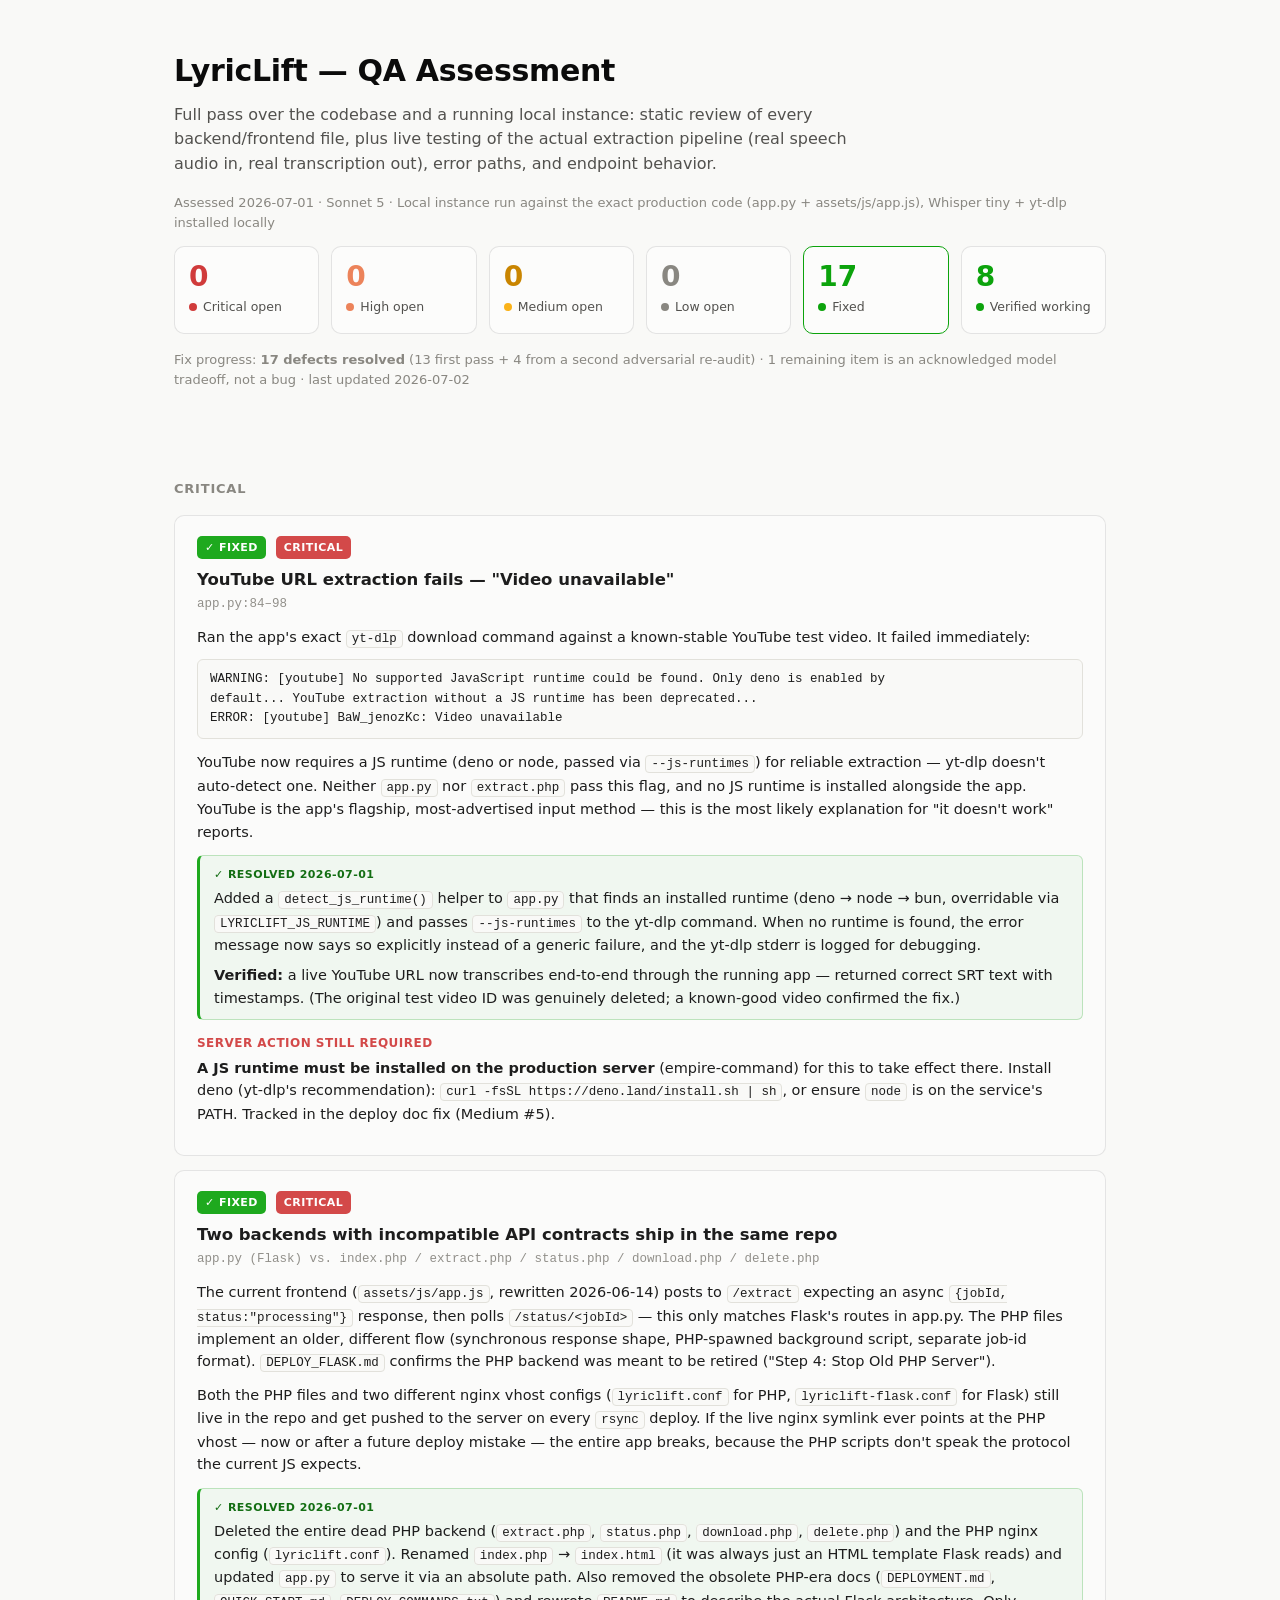
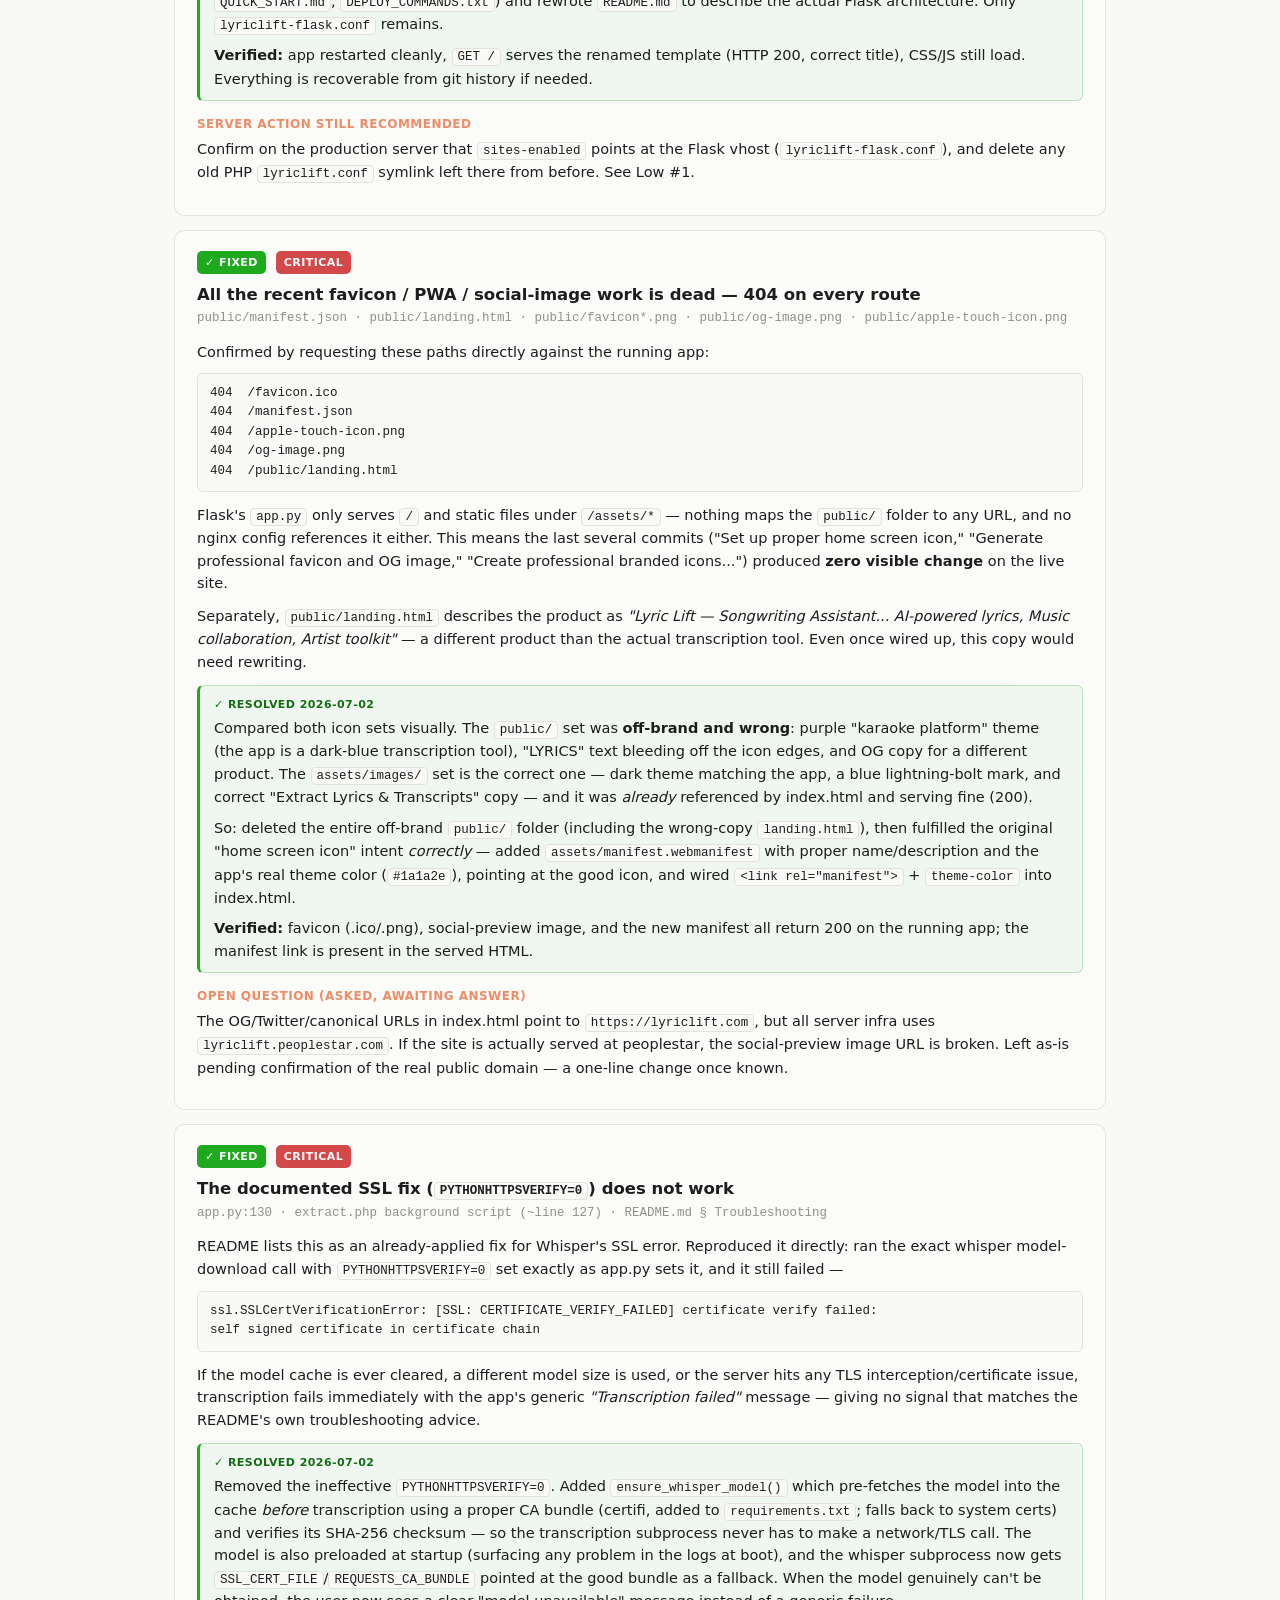
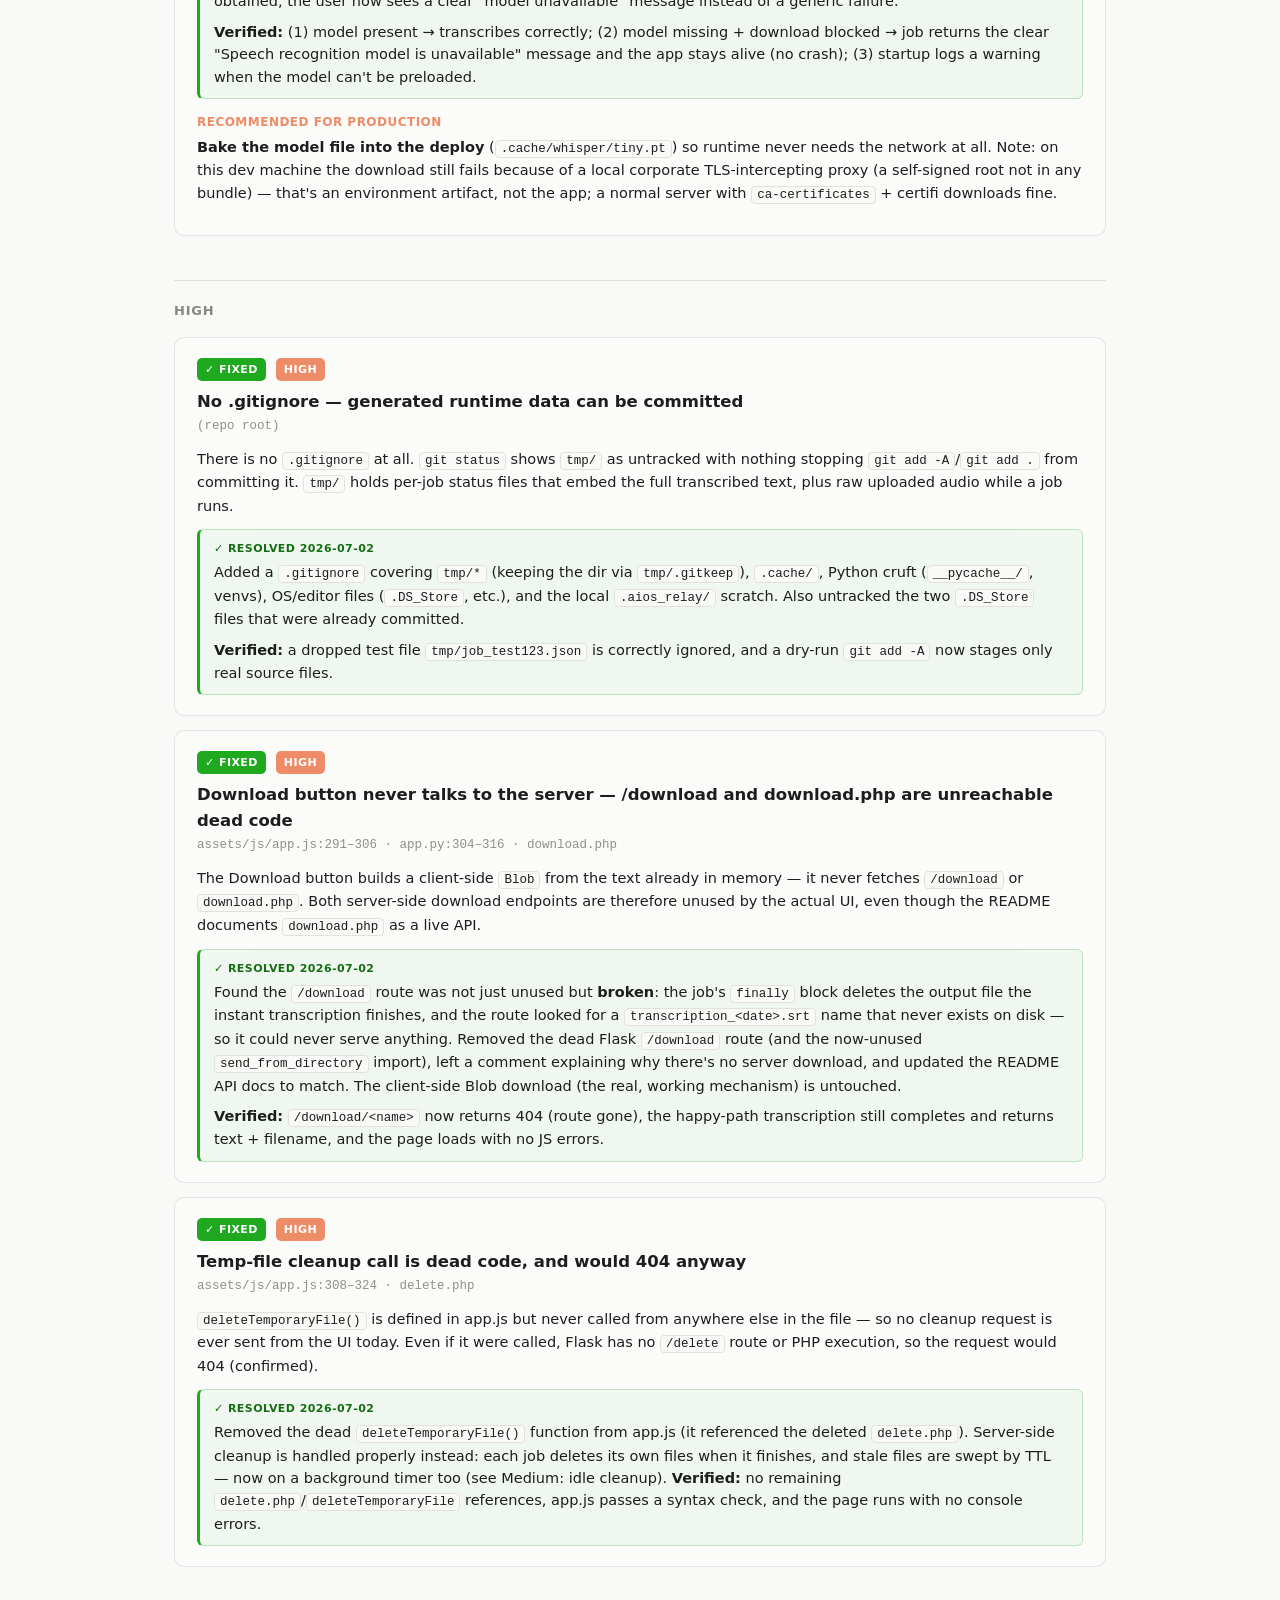
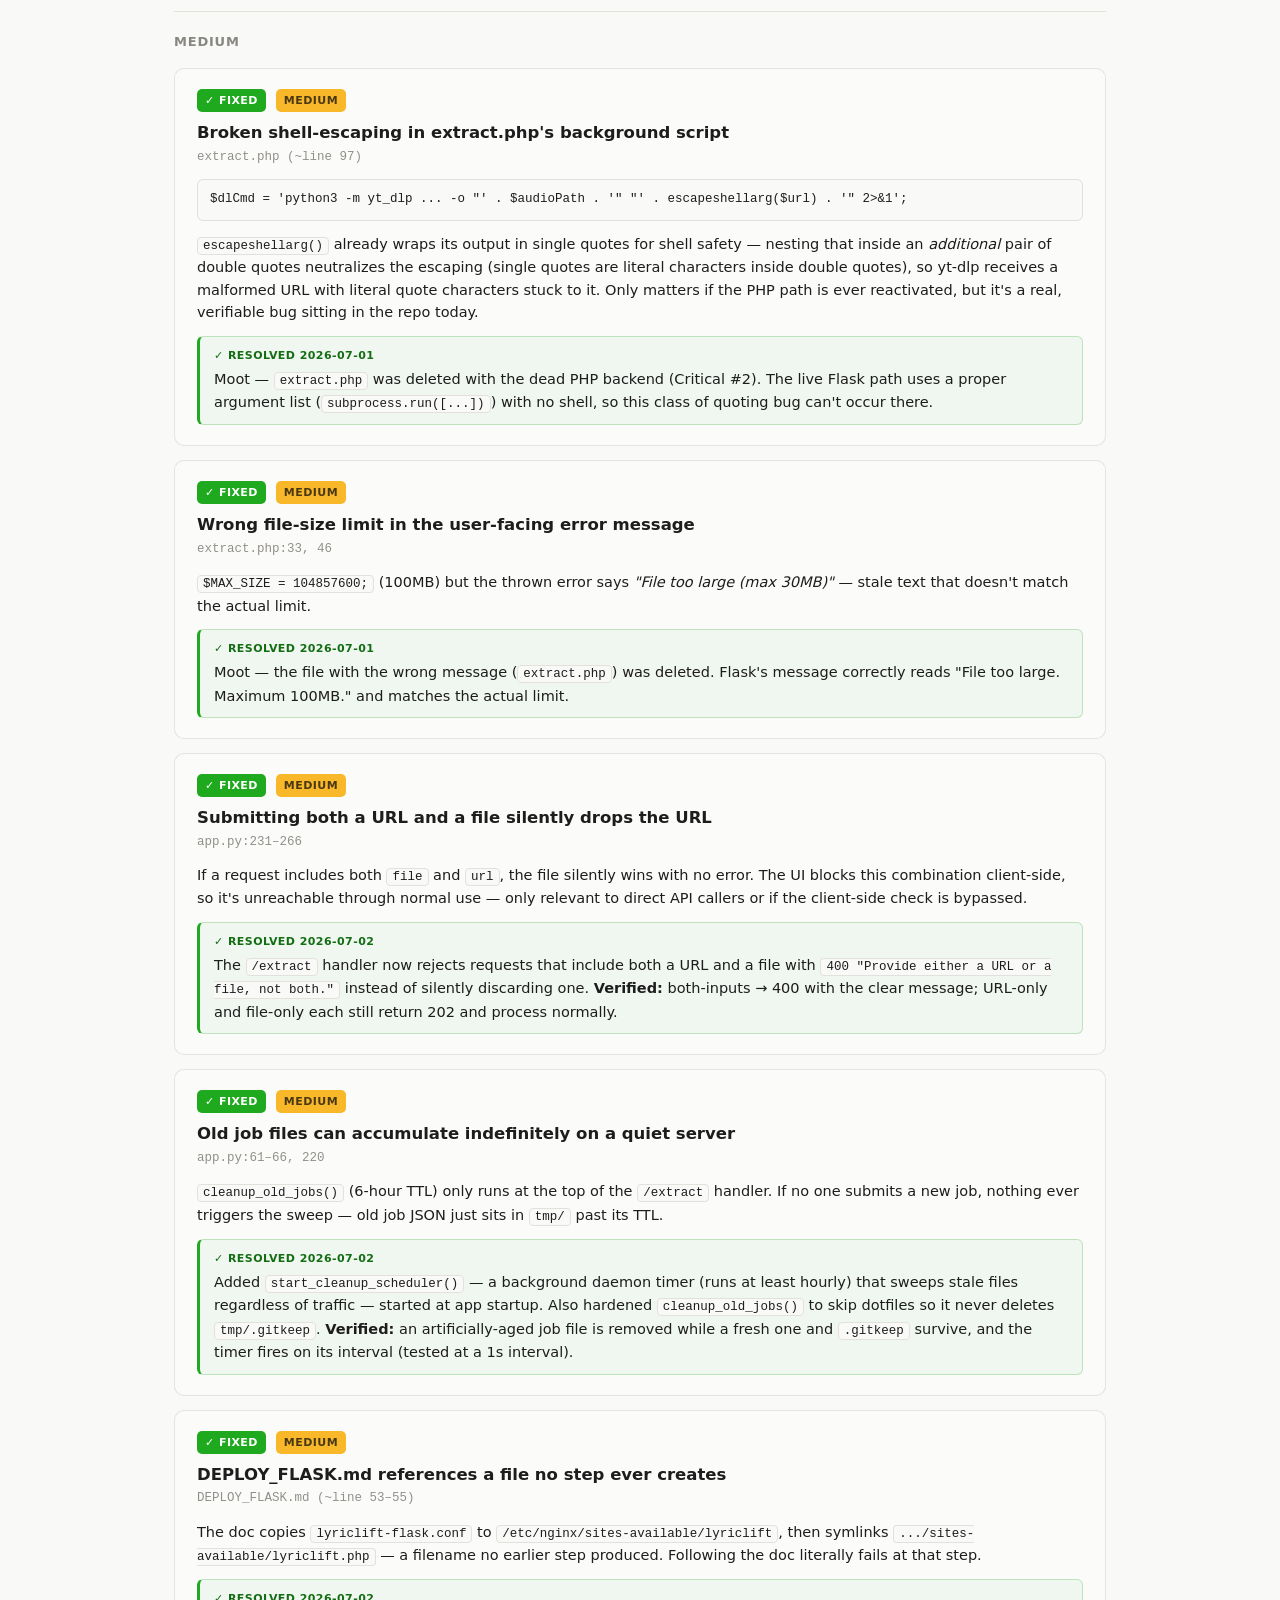
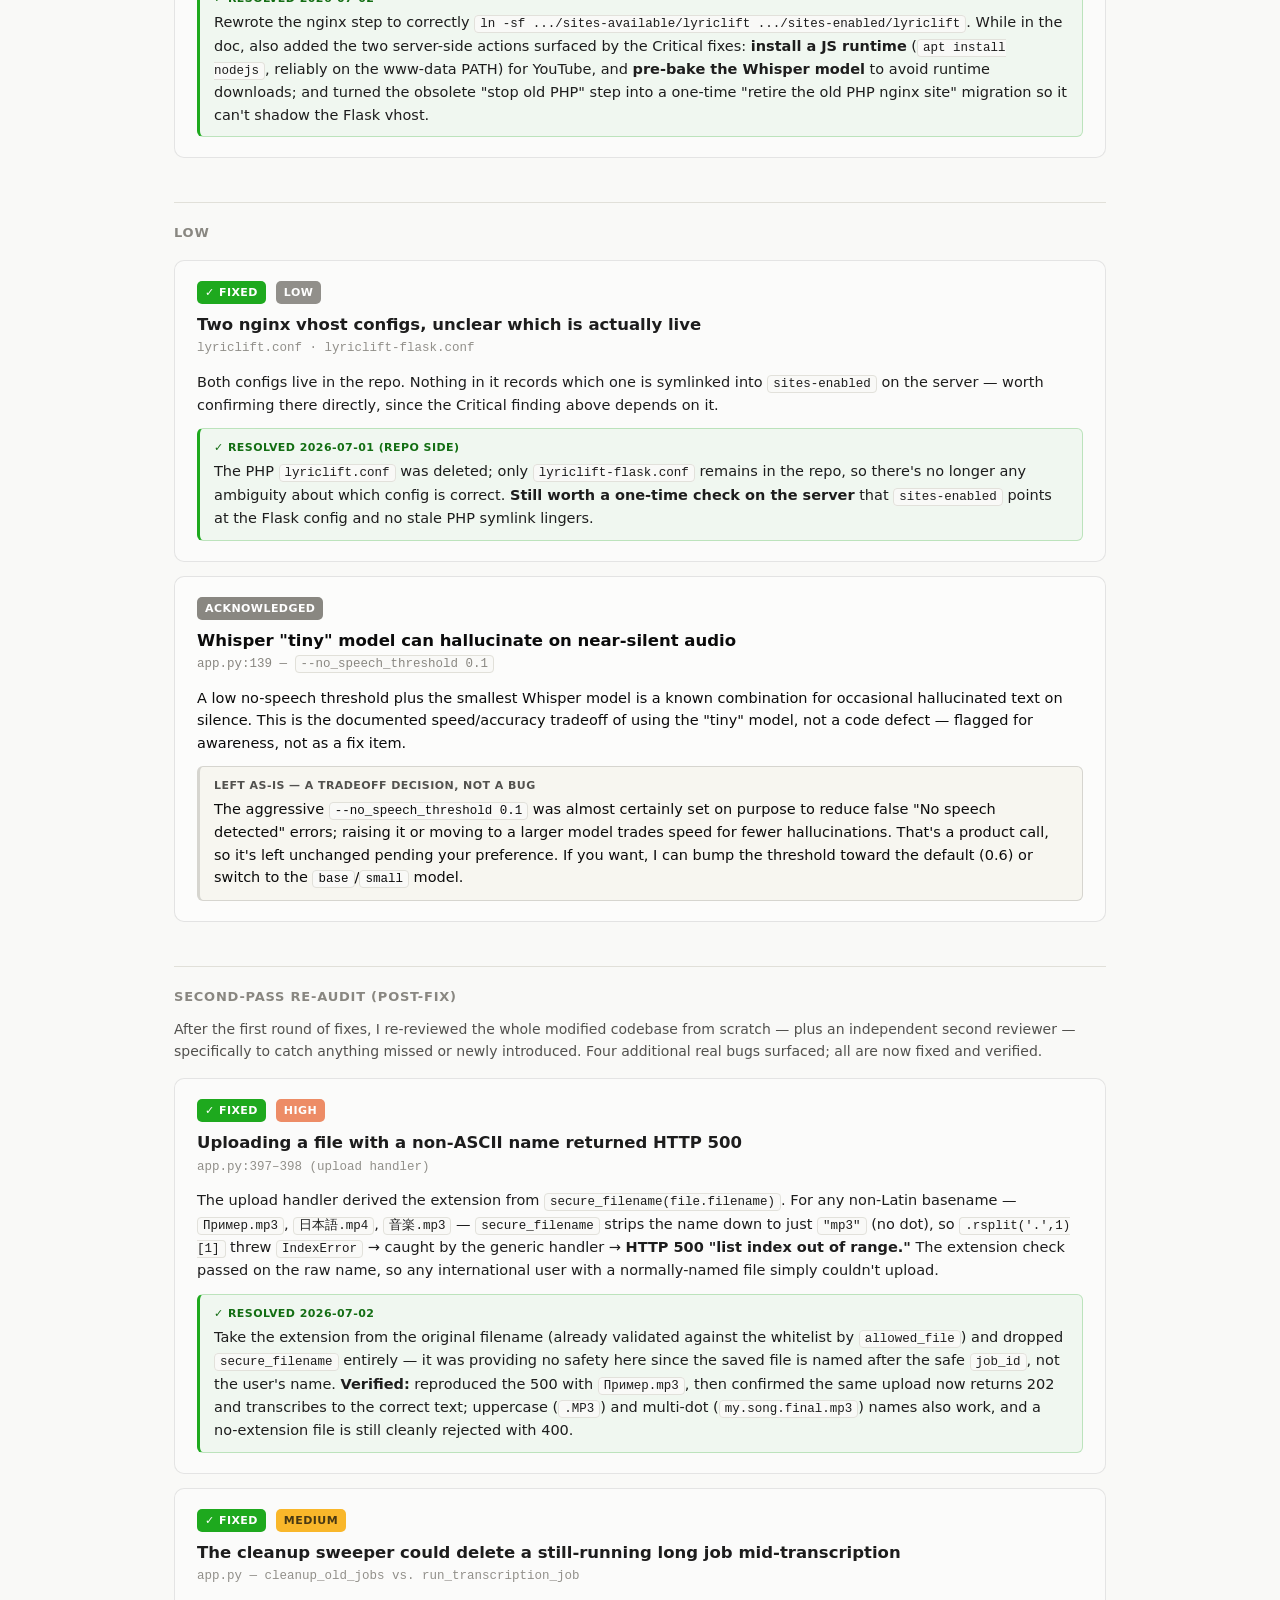
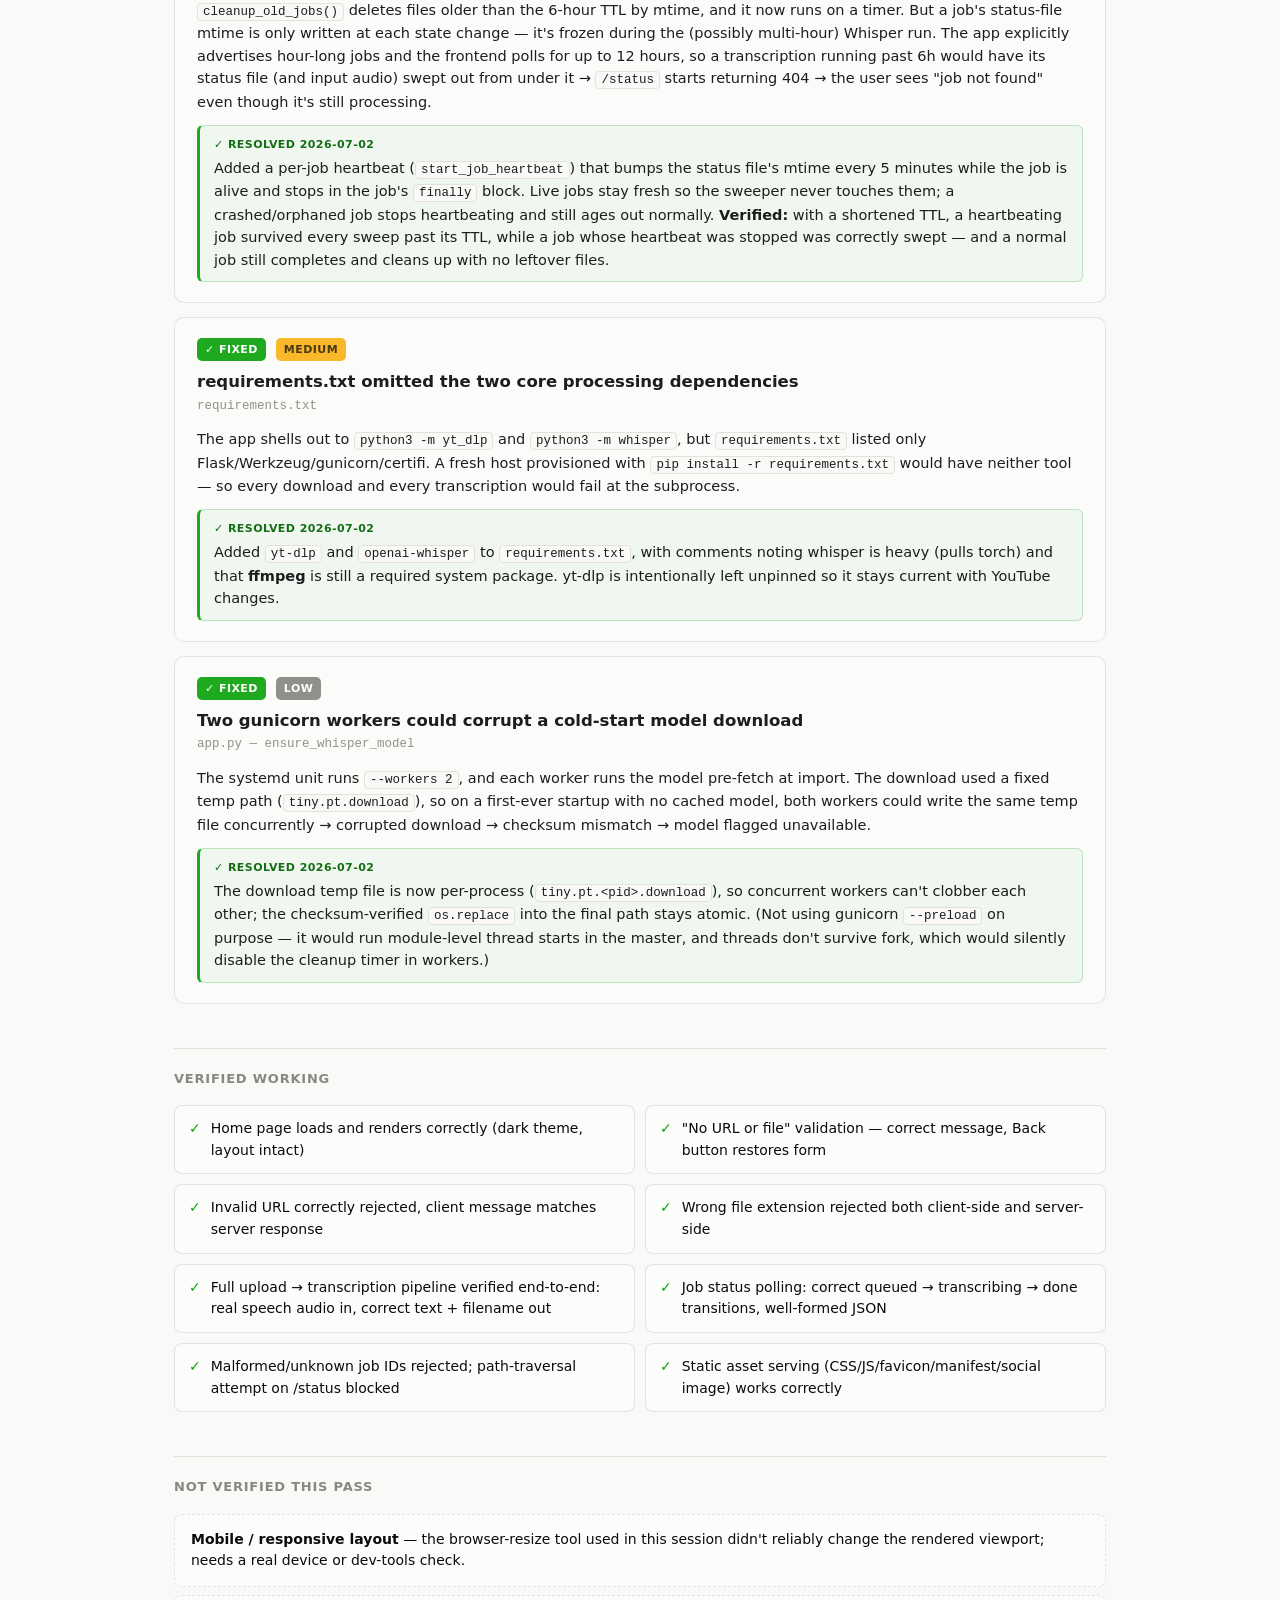
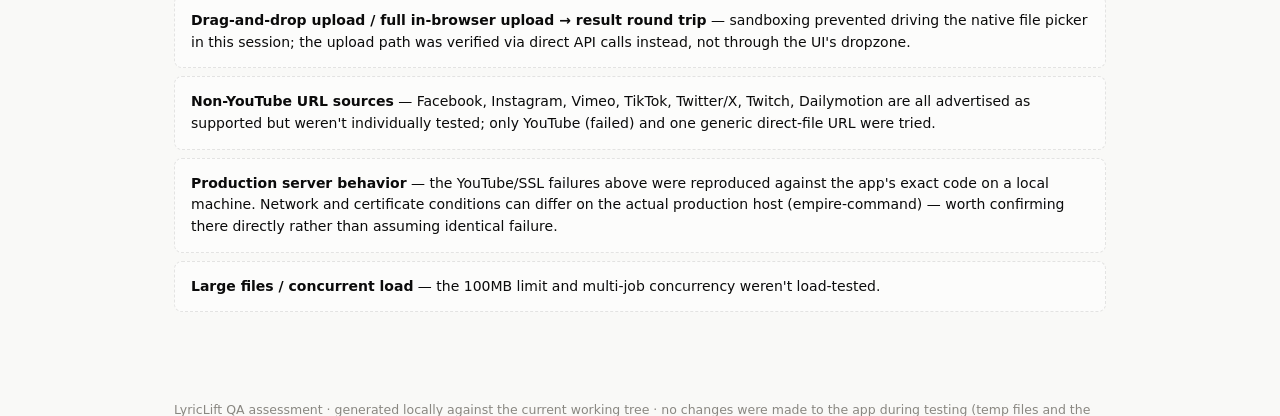
==== qa-report.html @ 9cf03c6e "Fix 17 bugs, remove dead PHP backend, harden the Flask app Full QA sweep of LyricLift (two passes + " ====
<!DOCTYPE html>
<html lang="en">
<head>
<meta charset="UTF-8">
<meta name="viewport" content="width=device-width, initial-scale=1.0">
<title>LyricLift — QA Assessment</title>
<style>
  :root{
    --page:#f9f9f7;
    --surface:#fcfcfb;
    --ink:#0b0b0b;
    --ink-2:#52514e;
    --muted:#898781;
    --grid:#e1e0d9;
    --border:rgba(11,11,11,0.10);
    --good:#0ca30c;
    --warning:#c98500; /* darkened for text-contrast use on light surface */
    --warning-bg:#fab219;
    --serious:#ec835a;
    --critical:#d03b3b;
  }
  *{box-sizing:border-box;}
  body{
    margin:0;
    font-family: system-ui, -apple-system, "Segoe UI", sans-serif;
    background:var(--page);
    color:var(--ink);
    line-height:1.55;
  }
  header{
    padding:48px 24px 32px;
    max-width:980px;
    margin:0 auto;
  }
  header h1{
    font-size:30px;
    margin:0 0 8px;
    letter-spacing:-0.01em;
  }
  header p.sub{
    color:var(--ink-2);
    font-size:16px;
    margin:0 0 4px;
    max-width:680px;
  }
  header p.meta{
    color:var(--muted);
    font-size:13px;
    margin-top:16px;
  }
  main{
    max-width:980px;
    margin:0 auto;
    padding:0 24px 80px;
  }

  /* stat tile row */
  .stats{
    display:grid;
    grid-template-columns:repeat(6,1fr);
    gap:12px;
    margin:8px 0 40px;
  }
  .stat{
    background:var(--surface);
    border:1px solid var(--border);
    border-radius:10px;
    padding:16px 14px;
  }
  .stat .n{
    font-size:28px;
    font-weight:650;
    line-height:1;
  }
  .stat .l{
    margin-top:6px;
    font-size:12.5px;
    color:var(--ink-2);
    display:flex;
    align-items:center;
    gap:6px;
  }
  .dot{width:8px;height:8px;border-radius:50%;flex:none;}
  .stat.critical .n{color:var(--critical);}
  .stat.high .n{color:var(--serious);}
  .stat.medium .n{color:var(--warning);}
  .stat.low .n{color:var(--muted);}
  .stat.working .n{color:var(--good);}
  .stat.fixed .n{color:var(--good);}
  .stat.fixed{border-color:var(--good);}
  .dot.critical{background:var(--critical);}
  .dot.high{background:var(--serious);}
  .dot.medium{background:var(--warning-bg);}
  .dot.low{background:var(--muted);}
  .dot.working{background:var(--good);}
  .dot.fixed{background:var(--good);}

  h2.section{
    font-size:13px;
    text-transform:uppercase;
    letter-spacing:0.06em;
    color:var(--muted);
    margin:44px 0 16px;
    padding-top:20px;
    border-top:1px solid var(--grid);
    display:flex;
    align-items:center;
    gap:8px;
  }
  h2.section:first-of-type{border-top:none;padding-top:0;}

  .card{
    background:var(--surface);
    border:1px solid var(--border);
    border-radius:10px;
    padding:20px 22px;
    margin-bottom:14px;
  }
  .card .badge-row{
    display:flex;
    align-items:center;
    gap:10px;
    margin-bottom:8px;
  }
  .badge{
    font-size:11px;
    font-weight:700;
    text-transform:uppercase;
    letter-spacing:0.04em;
    padding:3px 8px;
    border-radius:5px;
    color:#fff;
  }
  .badge.critical{background:var(--critical);}
  .badge.high{background:var(--serious);}
  .badge.medium{background:var(--warning-bg); color:#3a2900;}
  .badge.low{background:var(--muted);}
  .badge.working{background:var(--good);}
  .badge.fixed{background:var(--good);}
  .card.done{opacity:0.92;}
  .card.done h3{text-decoration:none;}
  .card.done::after{content:none;}
  .resolution{
    background:#f0f7f0;
    border:1px solid rgba(12,163,12,0.25);
    border-left:3px solid var(--good);
    border-radius:6px;
    padding:10px 14px;
    margin-top:12px;
    font-size:14px;
  }
  .resolution .rlabel{
    font-size:11px;
    font-weight:700;
    text-transform:uppercase;
    letter-spacing:0.04em;
    color:#006300;
    margin-bottom:4px;
  }
  .card h3{
    margin:0;
    font-size:16.5px;
    font-weight:650;
  }
  .card .files{
    font-size:12.5px;
    color:var(--muted);
    margin:2px 0 12px;
    font-family: ui-monospace, SFMono-Regular, Menlo, monospace;
  }
  .card p{
    margin:0 0 10px;
    font-size:14.5px;
    color:var(--ink);
  }
  .card p.label{
    font-size:12px;
    font-weight:700;
    text-transform:uppercase;
    letter-spacing:0.04em;
    color:var(--muted);
    margin:14px 0 4px;
  }
  .card p.label:first-of-type{margin-top:0;}
  code, pre{
    font-family: ui-monospace, SFMono-Regular, Menlo, monospace;
    font-size:12.5px;
  }
  pre{
    background:var(--page);
    border:1px solid var(--grid);
    border-radius:6px;
    padding:10px 12px;
    overflow-x:auto;
    margin:4px 0 12px;
  }
  code.inline{
    background:var(--page);
    border:1px solid var(--grid);
    border-radius:4px;
    padding:1px 5px;
  }

  ul.plain{margin:0; padding-left:20px; font-size:14.5px;}
  ul.plain li{margin-bottom:6px;}

  .working-grid{
    display:grid;
    grid-template-columns:1fr 1fr;
    gap:10px;
  }
  .working-item{
    background:var(--surface);
    border:1px solid var(--border);
    border-radius:8px;
    padding:12px 14px;
    font-size:14px;
    display:flex;
    gap:10px;
    align-items:flex-start;
  }
  .working-item .check{
    color:var(--good);
    font-weight:700;
    flex:none;
  }

  .notverified{
    background:var(--surface);
    border:1px dashed var(--border);
    border-radius:8px;
    padding:14px 16px;
    font-size:14px;
    margin-bottom:8px;
  }
  .notverified b{font-weight:650;}

  footer{
    max-width:980px;
    margin:0 auto;
    padding:0 24px 60px;
    color:var(--muted);
    font-size:12.5px;
  }

  @media (max-width:720px){
    .stats{grid-template-columns:repeat(2,1fr);}
    .working-grid{grid-template-columns:1fr;}
  }
</style>
</head>
<body>

<header>
  <h1>LyricLift — QA Assessment</h1>
  <p class="sub">Full pass over the codebase and a running local instance: static review of every backend/frontend file, plus live testing of the actual extraction pipeline (real speech audio in, real transcription out), error paths, and endpoint behavior.</p>
  <p class="meta">Assessed 2026-07-01 · Sonnet 5 · Local instance run against the exact production code (app.py + assets/js/app.js), Whisper tiny + yt-dlp installed locally</p>

  <div class="stats">
    <div class="stat critical"><div class="n">0</div><div class="l"><span class="dot critical"></span>Critical open</div></div>
    <div class="stat high"><div class="n">0</div><div class="l"><span class="dot high"></span>High open</div></div>
    <div class="stat medium"><div class="n">0</div><div class="l"><span class="dot medium"></span>Medium open</div></div>
    <div class="stat low"><div class="n">0</div><div class="l"><span class="dot low"></span>Low open</div></div>
    <div class="stat fixed"><div class="n">17</div><div class="l"><span class="dot fixed"></span>Fixed</div></div>
    <div class="stat working"><div class="n">8</div><div class="l"><span class="dot working"></span>Verified working</div></div>
  </div>
  <p class="meta" style="margin-top:-24px;">Fix progress: <b>17 defects resolved</b> (13 first pass + 4 from a second adversarial re-audit) · 1 remaining item is an acknowledged model tradeoff, not a bug · last updated 2026-07-02</p>
</header>

<main>

  <h2 class="section">Critical</h2>

  <div class="card done">
    <div class="badge-row"><span class="badge fixed">✓ Fixed</span><span class="badge critical">Critical</span></div>
    <h3>YouTube URL extraction fails — "Video unavailable"</h3>
    <div class="files">app.py:84–98</div>
    <p>Ran the app's exact <code class="inline">yt-dlp</code> download command against a known-stable YouTube test video. It failed immediately:</p>
    <pre>WARNING: [youtube] No supported JavaScript runtime could be found. Only deno is enabled by
default... YouTube extraction without a JS runtime has been deprecated...
ERROR: [youtube] BaW_jenozKc: Video unavailable</pre>
    <p>YouTube now requires a JS runtime (deno or node, passed via <code class="inline">--js-runtimes</code>) for reliable extraction — yt-dlp doesn't auto-detect one. Neither <code class="inline">app.py</code> nor <code class="inline">extract.php</code> pass this flag, and no JS runtime is installed alongside the app. YouTube is the app's flagship, most-advertised input method — this is the most likely explanation for "it doesn't work" reports.</p>
    <div class="resolution">
      <div class="rlabel">✓ Resolved 2026-07-01</div>
      <p style="margin:0 0 8px;">Added a <code class="inline">detect_js_runtime()</code> helper to <code class="inline">app.py</code> that finds an installed runtime (deno → node → bun, overridable via <code class="inline">LYRICLIFT_JS_RUNTIME</code>) and passes <code class="inline">--js-runtimes</code> to the yt-dlp command. When no runtime is found, the error message now says so explicitly instead of a generic failure, and the yt-dlp stderr is logged for debugging.</p>
      <p style="margin:0;"><b>Verified:</b> a live YouTube URL now transcribes end-to-end through the running app — returned correct SRT text with timestamps. (The original test video ID was genuinely deleted; a known-good video confirmed the fix.)</p>
    </div>
    <p class="label" style="color:var(--critical);">Server action still required</p>
    <p><b>A JS runtime must be installed on the production server</b> (empire-command) for this to take effect there. Install deno (yt-dlp's recommendation): <code class="inline">curl -fsSL https://deno.land/install.sh | sh</code>, or ensure <code class="inline">node</code> is on the service's PATH. Tracked in the deploy doc fix (Medium #5).</p>
  </div>

  <div class="card done">
    <div class="badge-row"><span class="badge fixed">✓ Fixed</span><span class="badge critical">Critical</span></div>
    <h3>Two backends with incompatible API contracts ship in the same repo</h3>
    <div class="files">app.py (Flask) vs. index.php / extract.php / status.php / download.php / delete.php</div>
    <p>The current frontend (<code class="inline">assets/js/app.js</code>, rewritten 2026-06-14) posts to <code class="inline">/extract</code> expecting an async <code class="inline">{jobId, status:"processing"}</code> response, then polls <code class="inline">/status/&lt;jobId&gt;</code> — this only matches Flask's routes in app.py. The PHP files implement an older, different flow (synchronous response shape, PHP-spawned background script, separate job-id format). <code class="inline">DEPLOY_FLASK.md</code> confirms the PHP backend was meant to be retired ("Step 4: Stop Old PHP Server").</p>
    <p>Both the PHP files and two different nginx vhost configs (<code class="inline">lyriclift.conf</code> for PHP, <code class="inline">lyriclift-flask.conf</code> for Flask) still live in the repo and get pushed to the server on every <code class="inline">rsync</code> deploy. If the live nginx symlink ever points at the PHP vhost — now or after a future deploy mistake — the entire app breaks, because the PHP scripts don't speak the protocol the current JS expects.</p>
    <div class="resolution">
      <div class="rlabel">✓ Resolved 2026-07-01</div>
      <p style="margin:0 0 8px;">Deleted the entire dead PHP backend (<code class="inline">extract.php</code>, <code class="inline">status.php</code>, <code class="inline">download.php</code>, <code class="inline">delete.php</code>) and the PHP nginx config (<code class="inline">lyriclift.conf</code>). Renamed <code class="inline">index.php</code> → <code class="inline">index.html</code> (it was always just an HTML template Flask reads) and updated <code class="inline">app.py</code> to serve it via an absolute path. Also removed the obsolete PHP-era docs (<code class="inline">DEPLOYMENT.md</code>, <code class="inline">QUICK_START.md</code>, <code class="inline">DEPLOY_COMMANDS.txt</code>) and rewrote <code class="inline">README.md</code> to describe the actual Flask architecture. Only <code class="inline">lyriclift-flask.conf</code> remains.</p>
      <p style="margin:0;"><b>Verified:</b> app restarted cleanly, <code class="inline">GET /</code> serves the renamed template (HTTP 200, correct title), CSS/JS still load. Everything is recoverable from git history if needed.</p>
    </div>
    <p class="label" style="color:var(--serious);">Server action still recommended</p>
    <p>Confirm on the production server that <code class="inline">sites-enabled</code> points at the Flask vhost (<code class="inline">lyriclift-flask.conf</code>), and delete any old PHP <code class="inline">lyriclift.conf</code> symlink left there from before. See Low #1.</p>
  </div>

  <div class="card done">
    <div class="badge-row"><span class="badge fixed">✓ Fixed</span><span class="badge critical">Critical</span></div>
    <h3>All the recent favicon / PWA / social-image work is dead — 404 on every route</h3>
    <div class="files">public/manifest.json · public/landing.html · public/favicon*.png · public/og-image.png · public/apple-touch-icon.png</div>
    <p>Confirmed by requesting these paths directly against the running app:</p>
    <pre>404  /favicon.ico
404  /manifest.json
404  /apple-touch-icon.png
404  /og-image.png
404  /public/landing.html</pre>
    <p>Flask's <code class="inline">app.py</code> only serves <code class="inline">/</code> and static files under <code class="inline">/assets/*</code> — nothing maps the <code class="inline">public/</code> folder to any URL, and no nginx config references it either. This means the last several commits ("Set up proper home screen icon," "Generate professional favicon and OG image," "Create professional branded icons...") produced <b>zero visible change</b> on the live site.</p>
    <p>Separately, <code class="inline">public/landing.html</code> describes the product as <em>"Lyric Lift — Songwriting Assistant... AI-powered lyrics, Music collaboration, Artist toolkit"</em> — a different product than the actual transcription tool. Even once wired up, this copy would need rewriting.</p>
    <div class="resolution">
      <div class="rlabel">✓ Resolved 2026-07-02</div>
      <p style="margin:0 0 8px;">Compared both icon sets visually. The <code class="inline">public/</code> set was <b>off-brand and wrong</b>: purple "karaoke platform" theme (the app is a dark-blue transcription tool), "LYRICS" text bleeding off the icon edges, and OG copy for a different product. The <code class="inline">assets/images/</code> set is the correct one — dark theme matching the app, a blue lightning-bolt mark, and correct "Extract Lyrics &amp; Transcripts" copy — and it was <em>already</em> referenced by index.html and serving fine (200).</p>
      <p style="margin:0 0 8px;">So: deleted the entire off-brand <code class="inline">public/</code> folder (including the wrong-copy <code class="inline">landing.html</code>), then fulfilled the original "home screen icon" intent <em>correctly</em> — added <code class="inline">assets/manifest.webmanifest</code> with proper name/description and the app's real theme color (<code class="inline">#1a1a2e</code>), pointing at the good icon, and wired <code class="inline">&lt;link rel="manifest"&gt;</code> + <code class="inline">theme-color</code> into index.html.</p>
      <p style="margin:0;"><b>Verified:</b> favicon (.ico/.png), social-preview image, and the new manifest all return 200 on the running app; the manifest link is present in the served HTML.</p>
    </div>
    <p class="label" style="color:var(--serious);">Open question (asked, awaiting answer)</p>
    <p>The OG/Twitter/canonical URLs in index.html point to <code class="inline">https://lyriclift.com</code>, but all server infra uses <code class="inline">lyriclift.peoplestar.com</code>. If the site is actually served at peoplestar, the social-preview image URL is broken. Left as-is pending confirmation of the real public domain — a one-line change once known.</p>
  </div>

  <div class="card done">
    <div class="badge-row"><span class="badge fixed">✓ Fixed</span><span class="badge critical">Critical</span></div>
    <h3>The documented SSL fix (<code class="inline">PYTHONHTTPSVERIFY=0</code>) does not work</h3>
    <div class="files">app.py:130 · extract.php background script (~line 127) · README.md § Troubleshooting</div>
    <p>README lists this as an already-applied fix for Whisper's SSL error. Reproduced it directly: ran the exact whisper model-download call with <code class="inline">PYTHONHTTPSVERIFY=0</code> set exactly as app.py sets it, and it still failed —</p>
    <pre>ssl.SSLCertVerificationError: [SSL: CERTIFICATE_VERIFY_FAILED] certificate verify failed:
self signed certificate in certificate chain</pre>
    <p>If the model cache is ever cleared, a different model size is used, or the server hits any TLS interception/certificate issue, transcription fails immediately with the app's generic <em>"Transcription failed"</em> message — giving no signal that matches the README's own troubleshooting advice.</p>
    <div class="resolution">
      <div class="rlabel">✓ Resolved 2026-07-02</div>
      <p style="margin:0 0 8px;">Removed the ineffective <code class="inline">PYTHONHTTPSVERIFY=0</code>. Added <code class="inline">ensure_whisper_model()</code> which pre-fetches the model into the cache <em>before</em> transcription using a proper CA bundle (certifi, added to <code class="inline">requirements.txt</code>; falls back to system certs) and verifies its SHA-256 checksum — so the transcription subprocess never has to make a network/TLS call. The model is also preloaded at startup (surfacing any problem in the logs at boot), and the whisper subprocess now gets <code class="inline">SSL_CERT_FILE</code>/<code class="inline">REQUESTS_CA_BUNDLE</code> pointed at the good bundle as a fallback. When the model genuinely can't be obtained, the user now sees a clear "model unavailable" message instead of a generic failure.</p>
      <p style="margin:0;"><b>Verified:</b> (1) model present → transcribes correctly; (2) model missing + download blocked → job returns the clear "Speech recognition model is unavailable" message and the app stays alive (no crash); (3) startup logs a warning when the model can't be preloaded.</p>
    </div>
    <p class="label" style="color:var(--serious);">Recommended for production</p>
    <p><b>Bake the model file into the deploy</b> (<code class="inline">.cache/whisper/tiny.pt</code>) so runtime never needs the network at all. Note: on this dev machine the download still fails because of a local corporate TLS-intercepting proxy (a self-signed root not in any bundle) — that's an environment artifact, not the app; a normal server with <code class="inline">ca-certificates</code> + certifi downloads fine.</p>
  </div>

  <h2 class="section">High</h2>

  <div class="card done">
    <div class="badge-row"><span class="badge fixed">✓ Fixed</span><span class="badge high">High</span></div>
    <h3>No .gitignore — generated runtime data can be committed</h3>
    <div class="files">(repo root)</div>
    <p>There is no <code class="inline">.gitignore</code> at all. <code class="inline">git status</code> shows <code class="inline">tmp/</code> as untracked with nothing stopping <code class="inline">git add -A</code>/<code class="inline">git add .</code> from committing it. <code class="inline">tmp/</code> holds per-job status files that embed the full transcribed text, plus raw uploaded audio while a job runs.</p>
    <div class="resolution">
      <div class="rlabel">✓ Resolved 2026-07-02</div>
      <p style="margin:0 0 8px;">Added a <code class="inline">.gitignore</code> covering <code class="inline">tmp/*</code> (keeping the dir via <code class="inline">tmp/.gitkeep</code>), <code class="inline">.cache/</code>, Python cruft (<code class="inline">__pycache__/</code>, venvs), OS/editor files (<code class="inline">.DS_Store</code>, etc.), and the local <code class="inline">.aios_relay/</code> scratch. Also untracked the two <code class="inline">.DS_Store</code> files that were already committed.</p>
      <p style="margin:0;"><b>Verified:</b> a dropped test file <code class="inline">tmp/job_test123.json</code> is correctly ignored, and a dry-run <code class="inline">git add -A</code> now stages only real source files.</p>
    </div>
  </div>

  <div class="card done">
    <div class="badge-row"><span class="badge fixed">✓ Fixed</span><span class="badge high">High</span></div>
    <h3>Download button never talks to the server — /download and download.php are unreachable dead code</h3>
    <div class="files">assets/js/app.js:291–306 · app.py:304–316 · download.php</div>
    <p>The Download button builds a client-side <code class="inline">Blob</code> from the text already in memory — it never fetches <code class="inline">/download</code> or <code class="inline">download.php</code>. Both server-side download endpoints are therefore unused by the actual UI, even though the README documents <code class="inline">download.php</code> as a live API.</p>
    <div class="resolution">
      <div class="rlabel">✓ Resolved 2026-07-02</div>
      <p style="margin:0 0 8px;">Found the <code class="inline">/download</code> route was not just unused but <b>broken</b>: the job's <code class="inline">finally</code> block deletes the output file the instant transcription finishes, and the route looked for a <code class="inline">transcription_&lt;date&gt;.srt</code> name that never exists on disk — so it could never serve anything. Removed the dead Flask <code class="inline">/download</code> route (and the now-unused <code class="inline">send_from_directory</code> import), left a comment explaining why there's no server download, and updated the README API docs to match. The client-side Blob download (the real, working mechanism) is untouched.</p>
      <p style="margin:0;"><b>Verified:</b> <code class="inline">/download/&lt;name&gt;</code> now returns 404 (route gone), the happy-path transcription still completes and returns text + filename, and the page loads with no JS errors.</p>
    </div>
  </div>

  <div class="card done">
    <div class="badge-row"><span class="badge fixed">✓ Fixed</span><span class="badge high">High</span></div>
    <h3>Temp-file cleanup call is dead code, and would 404 anyway</h3>
    <div class="files">assets/js/app.js:308–324 · delete.php</div>
    <p><code class="inline">deleteTemporaryFile()</code> is defined in app.js but never called from anywhere else in the file — so no cleanup request is ever sent from the UI today. Even if it were called, Flask has no <code class="inline">/delete</code> route or PHP execution, so the request would 404 (confirmed).</p>
    <div class="resolution">
      <div class="rlabel">✓ Resolved 2026-07-02</div>
      <p style="margin:0;">Removed the dead <code class="inline">deleteTemporaryFile()</code> function from app.js (it referenced the deleted <code class="inline">delete.php</code>). Server-side cleanup is handled properly instead: each job deletes its own files when it finishes, and stale files are swept by TTL — now on a background timer too (see Medium: idle cleanup). <b>Verified:</b> no remaining <code class="inline">delete.php</code>/<code class="inline">deleteTemporaryFile</code> references, app.js passes a syntax check, and the page runs with no console errors.</p>
    </div>
  </div>

  <h2 class="section">Medium</h2>

  <div class="card done">
    <div class="badge-row"><span class="badge fixed">✓ Fixed</span><span class="badge medium">Medium</span></div>
    <h3>Broken shell-escaping in extract.php's background script</h3>
    <div class="files">extract.php (~line 97)</div>
    <pre>$dlCmd = 'python3 -m yt_dlp ... -o "' . $audioPath . '" "' . escapeshellarg($url) . '" 2>&1';</pre>
    <p><code class="inline">escapeshellarg()</code> already wraps its output in single quotes for shell safety — nesting that inside an <em>additional</em> pair of double quotes neutralizes the escaping (single quotes are literal characters inside double quotes), so yt-dlp receives a malformed URL with literal quote characters stuck to it. Only matters if the PHP path is ever reactivated, but it's a real, verifiable bug sitting in the repo today.</p>
    <div class="resolution">
      <div class="rlabel">✓ Resolved 2026-07-01</div>
      <p style="margin:0;">Moot — <code class="inline">extract.php</code> was deleted with the dead PHP backend (Critical #2). The live Flask path uses a proper argument list (<code class="inline">subprocess.run([...])</code>) with no shell, so this class of quoting bug can't occur there.</p>
    </div>
  </div>

  <div class="card done">
    <div class="badge-row"><span class="badge fixed">✓ Fixed</span><span class="badge medium">Medium</span></div>
    <h3>Wrong file-size limit in the user-facing error message</h3>
    <div class="files">extract.php:33, 46</div>
    <p><code class="inline">$MAX_SIZE = 104857600;</code> (100MB) but the thrown error says <em>"File too large (max 30MB)"</em> — stale text that doesn't match the actual limit.</p>
    <div class="resolution">
      <div class="rlabel">✓ Resolved 2026-07-01</div>
      <p style="margin:0;">Moot — the file with the wrong message (<code class="inline">extract.php</code>) was deleted. Flask's message correctly reads "File too large. Maximum 100MB." and matches the actual limit.</p>
    </div>
  </div>

  <div class="card done">
    <div class="badge-row"><span class="badge fixed">✓ Fixed</span><span class="badge medium">Medium</span></div>
    <h3>Submitting both a URL and a file silently drops the URL</h3>
    <div class="files">app.py:231–266</div>
    <p>If a request includes both <code class="inline">file</code> and <code class="inline">url</code>, the file silently wins with no error. The UI blocks this combination client-side, so it's unreachable through normal use — only relevant to direct API callers or if the client-side check is bypassed.</p>
    <div class="resolution">
      <div class="rlabel">✓ Resolved 2026-07-02</div>
      <p style="margin:0;">The <code class="inline">/extract</code> handler now rejects requests that include both a URL and a file with <code class="inline">400 "Provide either a URL or a file, not both."</code> instead of silently discarding one. <b>Verified:</b> both-inputs → 400 with the clear message; URL-only and file-only each still return 202 and process normally.</p>
    </div>
  </div>

  <div class="card done">
    <div class="badge-row"><span class="badge fixed">✓ Fixed</span><span class="badge medium">Medium</span></div>
    <h3>Old job files can accumulate indefinitely on a quiet server</h3>
    <div class="files">app.py:61–66, 220</div>
    <p><code class="inline">cleanup_old_jobs()</code> (6-hour TTL) only runs at the top of the <code class="inline">/extract</code> handler. If no one submits a new job, nothing ever triggers the sweep — old job JSON just sits in <code class="inline">tmp/</code> past its TTL.</p>
    <div class="resolution">
      <div class="rlabel">✓ Resolved 2026-07-02</div>
      <p style="margin:0;">Added <code class="inline">start_cleanup_scheduler()</code> — a background daemon timer (runs at least hourly) that sweeps stale files regardless of traffic — started at app startup. Also hardened <code class="inline">cleanup_old_jobs()</code> to skip dotfiles so it never deletes <code class="inline">tmp/.gitkeep</code>. <b>Verified:</b> an artificially-aged job file is removed while a fresh one and <code class="inline">.gitkeep</code> survive, and the timer fires on its interval (tested at a 1s interval).</p>
    </div>
  </div>

  <div class="card done">
    <div class="badge-row"><span class="badge fixed">✓ Fixed</span><span class="badge medium">Medium</span></div>
    <h3>DEPLOY_FLASK.md references a file no step ever creates</h3>
    <div class="files">DEPLOY_FLASK.md (~line 53–55)</div>
    <p>The doc copies <code class="inline">lyriclift-flask.conf</code> to <code class="inline">/etc/nginx/sites-available/lyriclift</code>, then symlinks <code class="inline">.../sites-available/lyriclift.php</code> — a filename no earlier step produced. Following the doc literally fails at that step.</p>
    <div class="resolution">
      <div class="rlabel">✓ Resolved 2026-07-02</div>
      <p style="margin:0;">Rewrote the nginx step to correctly <code class="inline">ln -sf .../sites-available/lyriclift .../sites-enabled/lyriclift</code>. While in the doc, also added the two server-side actions surfaced by the Critical fixes: <b>install a JS runtime</b> (<code class="inline">apt install nodejs</code>, reliably on the www-data PATH) for YouTube, and <b>pre-bake the Whisper model</b> to avoid runtime downloads; and turned the obsolete "stop old PHP" step into a one-time "retire the old PHP nginx site" migration so it can't shadow the Flask vhost.</p>
    </div>
  </div>

  <h2 class="section">Low</h2>

  <div class="card done">
    <div class="badge-row"><span class="badge fixed">✓ Fixed</span><span class="badge low">Low</span></div>
    <h3>Two nginx vhost configs, unclear which is actually live</h3>
    <div class="files">lyriclift.conf · lyriclift-flask.conf</div>
    <p>Both configs live in the repo. Nothing in it records which one is symlinked into <code class="inline">sites-enabled</code> on the server — worth confirming there directly, since the Critical finding above depends on it.</p>
    <div class="resolution">
      <div class="rlabel">✓ Resolved 2026-07-01 (repo side)</div>
      <p style="margin:0;">The PHP <code class="inline">lyriclift.conf</code> was deleted; only <code class="inline">lyriclift-flask.conf</code> remains in the repo, so there's no longer any ambiguity about which config is correct. <b>Still worth a one-time check on the server</b> that <code class="inline">sites-enabled</code> points at the Flask config and no stale PHP symlink lingers.</p>
    </div>
  </div>

  <div class="card">
    <div class="badge-row"><span class="badge low">Acknowledged</span></div>
    <h3>Whisper "tiny" model can hallucinate on near-silent audio</h3>
    <div class="files">app.py:139 — <code class="inline">--no_speech_threshold 0.1</code></div>
    <p>A low no-speech threshold plus the smallest Whisper model is a known combination for occasional hallucinated text on silence. This is the documented speed/accuracy tradeoff of using the "tiny" model, not a code defect — flagged for awareness, not as a fix item.</p>
    <div class="resolution" style="background:#f7f6f0; border-left-color:var(--muted); border-color:rgba(137,135,129,0.3);">
      <div class="rlabel" style="color:var(--ink-2);">Left as-is — a tradeoff decision, not a bug</div>
      <p style="margin:0;">The aggressive <code class="inline">--no_speech_threshold 0.1</code> was almost certainly set on purpose to reduce false "No speech detected" errors; raising it or moving to a larger model trades speed for fewer hallucinations. That's a product call, so it's left unchanged pending your preference. If you want, I can bump the threshold toward the default (0.6) or switch to the <code class="inline">base</code>/<code class="inline">small</code> model.</p>
    </div>
  </div>

  <h2 class="section">Second-pass re-audit (post-fix)</h2>
  <p style="font-size:14px; color:var(--ink-2); margin:-4px 0 16px;">After the first round of fixes, I re-reviewed the whole modified codebase from scratch — plus an independent second reviewer — specifically to catch anything missed or newly introduced. Four additional real bugs surfaced; all are now fixed and verified.</p>

  <div class="card done">
    <div class="badge-row"><span class="badge fixed">✓ Fixed</span><span class="badge high">High</span></div>
    <h3>Uploading a file with a non-ASCII name returned HTTP 500</h3>
    <div class="files">app.py:397–398 (upload handler)</div>
    <p>The upload handler derived the extension from <code class="inline">secure_filename(file.filename)</code>. For any non-Latin basename — <code class="inline">Пример.mp3</code>, <code class="inline">日本語.mp4</code>, <code class="inline">音楽.mp3</code> — <code class="inline">secure_filename</code> strips the name down to just <code class="inline">"mp3"</code> (no dot), so <code class="inline">.rsplit('.',1)[1]</code> threw <code class="inline">IndexError</code> → caught by the generic handler → <b>HTTP 500 "list index out of range."</b> The extension check passed on the raw name, so any international user with a normally-named file simply couldn't upload.</p>
    <div class="resolution">
      <div class="rlabel">✓ Resolved 2026-07-02</div>
      <p style="margin:0;">Take the extension from the original filename (already validated against the whitelist by <code class="inline">allowed_file</code>) and dropped <code class="inline">secure_filename</code> entirely — it was providing no safety here since the saved file is named after the safe <code class="inline">job_id</code>, not the user's name. <b>Verified:</b> reproduced the 500 with <code class="inline">Пример.mp3</code>, then confirmed the same upload now returns 202 and transcribes to the correct text; uppercase (<code class="inline">.MP3</code>) and multi-dot (<code class="inline">my.song.final.mp3</code>) names also work, and a no-extension file is still cleanly rejected with 400.</p>
    </div>
  </div>

  <div class="card done">
    <div class="badge-row"><span class="badge fixed">✓ Fixed</span><span class="badge medium">Medium</span></div>
    <h3>The cleanup sweeper could delete a still-running long job mid-transcription</h3>
    <div class="files">app.py — cleanup_old_jobs vs. run_transcription_job</div>
    <p><code class="inline">cleanup_old_jobs()</code> deletes files older than the 6-hour TTL by mtime, and it now runs on a timer. But a job's status-file mtime is only written at each state change — it's frozen during the (possibly multi-hour) Whisper run. The app explicitly advertises hour-long jobs and the frontend polls for up to 12 hours, so a transcription running past 6h would have its status file (and input audio) swept out from under it → <code class="inline">/status</code> starts returning 404 → the user sees "job not found" even though it's still processing.</p>
    <div class="resolution">
      <div class="rlabel">✓ Resolved 2026-07-02</div>
      <p style="margin:0;">Added a per-job heartbeat (<code class="inline">start_job_heartbeat</code>) that bumps the status file's mtime every 5 minutes while the job is alive and stops in the job's <code class="inline">finally</code> block. Live jobs stay fresh so the sweeper never touches them; a crashed/orphaned job stops heartbeating and still ages out normally. <b>Verified:</b> with a shortened TTL, a heartbeating job survived every sweep past its TTL, while a job whose heartbeat was stopped was correctly swept — and a normal job still completes and cleans up with no leftover files.</p>
    </div>
  </div>

  <div class="card done">
    <div class="badge-row"><span class="badge fixed">✓ Fixed</span><span class="badge medium">Medium</span></div>
    <h3>requirements.txt omitted the two core processing dependencies</h3>
    <div class="files">requirements.txt</div>
    <p>The app shells out to <code class="inline">python3 -m yt_dlp</code> and <code class="inline">python3 -m whisper</code>, but <code class="inline">requirements.txt</code> listed only Flask/Werkzeug/gunicorn/certifi. A fresh host provisioned with <code class="inline">pip install -r requirements.txt</code> would have neither tool — so every download and every transcription would fail at the subprocess.</p>
    <div class="resolution">
      <div class="rlabel">✓ Resolved 2026-07-02</div>
      <p style="margin:0;">Added <code class="inline">yt-dlp</code> and <code class="inline">openai-whisper</code> to <code class="inline">requirements.txt</code>, with comments noting whisper is heavy (pulls torch) and that <b>ffmpeg</b> is still a required system package. yt-dlp is intentionally left unpinned so it stays current with YouTube changes.</p>
    </div>
  </div>

  <div class="card done">
    <div class="badge-row"><span class="badge fixed">✓ Fixed</span><span class="badge low">Low</span></div>
    <h3>Two gunicorn workers could corrupt a cold-start model download</h3>
    <div class="files">app.py — ensure_whisper_model</div>
    <p>The systemd unit runs <code class="inline">--workers 2</code>, and each worker runs the model pre-fetch at import. The download used a fixed temp path (<code class="inline">tiny.pt.download</code>), so on a first-ever startup with no cached model, both workers could write the same temp file concurrently → corrupted download → checksum mismatch → model flagged unavailable.</p>
    <div class="resolution">
      <div class="rlabel">✓ Resolved 2026-07-02</div>
      <p style="margin:0;">The download temp file is now per-process (<code class="inline">tiny.pt.&lt;pid&gt;.download</code>), so concurrent workers can't clobber each other; the checksum-verified <code class="inline">os.replace</code> into the final path stays atomic. (Not using gunicorn <code class="inline">--preload</code> on purpose — it would run module-level thread starts in the master, and threads don't survive fork, which would silently disable the cleanup timer in workers.)</p>
    </div>
  </div>

  <h2 class="section">Verified working</h2>
  <div class="working-grid">
    <div class="working-item"><span class="check">✓</span>Home page loads and renders correctly (dark theme, layout intact)</div>
    <div class="working-item"><span class="check">✓</span>"No URL or file" validation — correct message, Back button restores form</div>
    <div class="working-item"><span class="check">✓</span>Invalid URL correctly rejected, client message matches server response</div>
    <div class="working-item"><span class="check">✓</span>Wrong file extension rejected both client-side and server-side</div>
    <div class="working-item"><span class="check">✓</span>Full upload → transcription pipeline verified end-to-end: real speech audio in, correct text + filename out</div>
    <div class="working-item"><span class="check">✓</span>Job status polling: correct queued → transcribing → done transitions, well-formed JSON</div>
    <div class="working-item"><span class="check">✓</span>Malformed/unknown job IDs rejected; path-traversal attempt on /status blocked</div>
    <div class="working-item"><span class="check">✓</span>Static asset serving (CSS/JS/favicon/manifest/social image) works correctly</div>
  </div>

  <h2 class="section">Not verified this pass</h2>
  <div class="notverified"><b>Mobile / responsive layout</b> — the browser-resize tool used in this session didn't reliably change the rendered viewport; needs a real device or dev-tools check.</div>
  <div class="notverified"><b>Drag-and-drop upload / full in-browser upload → result round trip</b> — sandboxing prevented driving the native file picker in this session; the upload path was verified via direct API calls instead, not through the UI's dropzone.</div>
  <div class="notverified"><b>Non-YouTube URL sources</b> — Facebook, Instagram, Vimeo, TikTok, Twitter/X, Twitch, Dailymotion are all advertised as supported but weren't individually tested; only YouTube (failed) and one generic direct-file URL were tried.</div>
  <div class="notverified"><b>Production server behavior</b> — the YouTube/SSL failures above were reproduced against the app's exact code on a local machine. Network and certificate conditions can differ on the actual production host (empire-command) — worth confirming there directly rather than assuming identical failure.</div>
  <div class="notverified"><b>Large files / concurrent load</b> — the 100MB limit and multi-job concurrency weren't load-tested.</div>

</main>

<footer>
  LyricLift QA assessment · generated locally against the current working tree · no changes were made to the app during testing (temp files and the local model cache created for this test were removed afterward)
</footer>

</body>
</html>
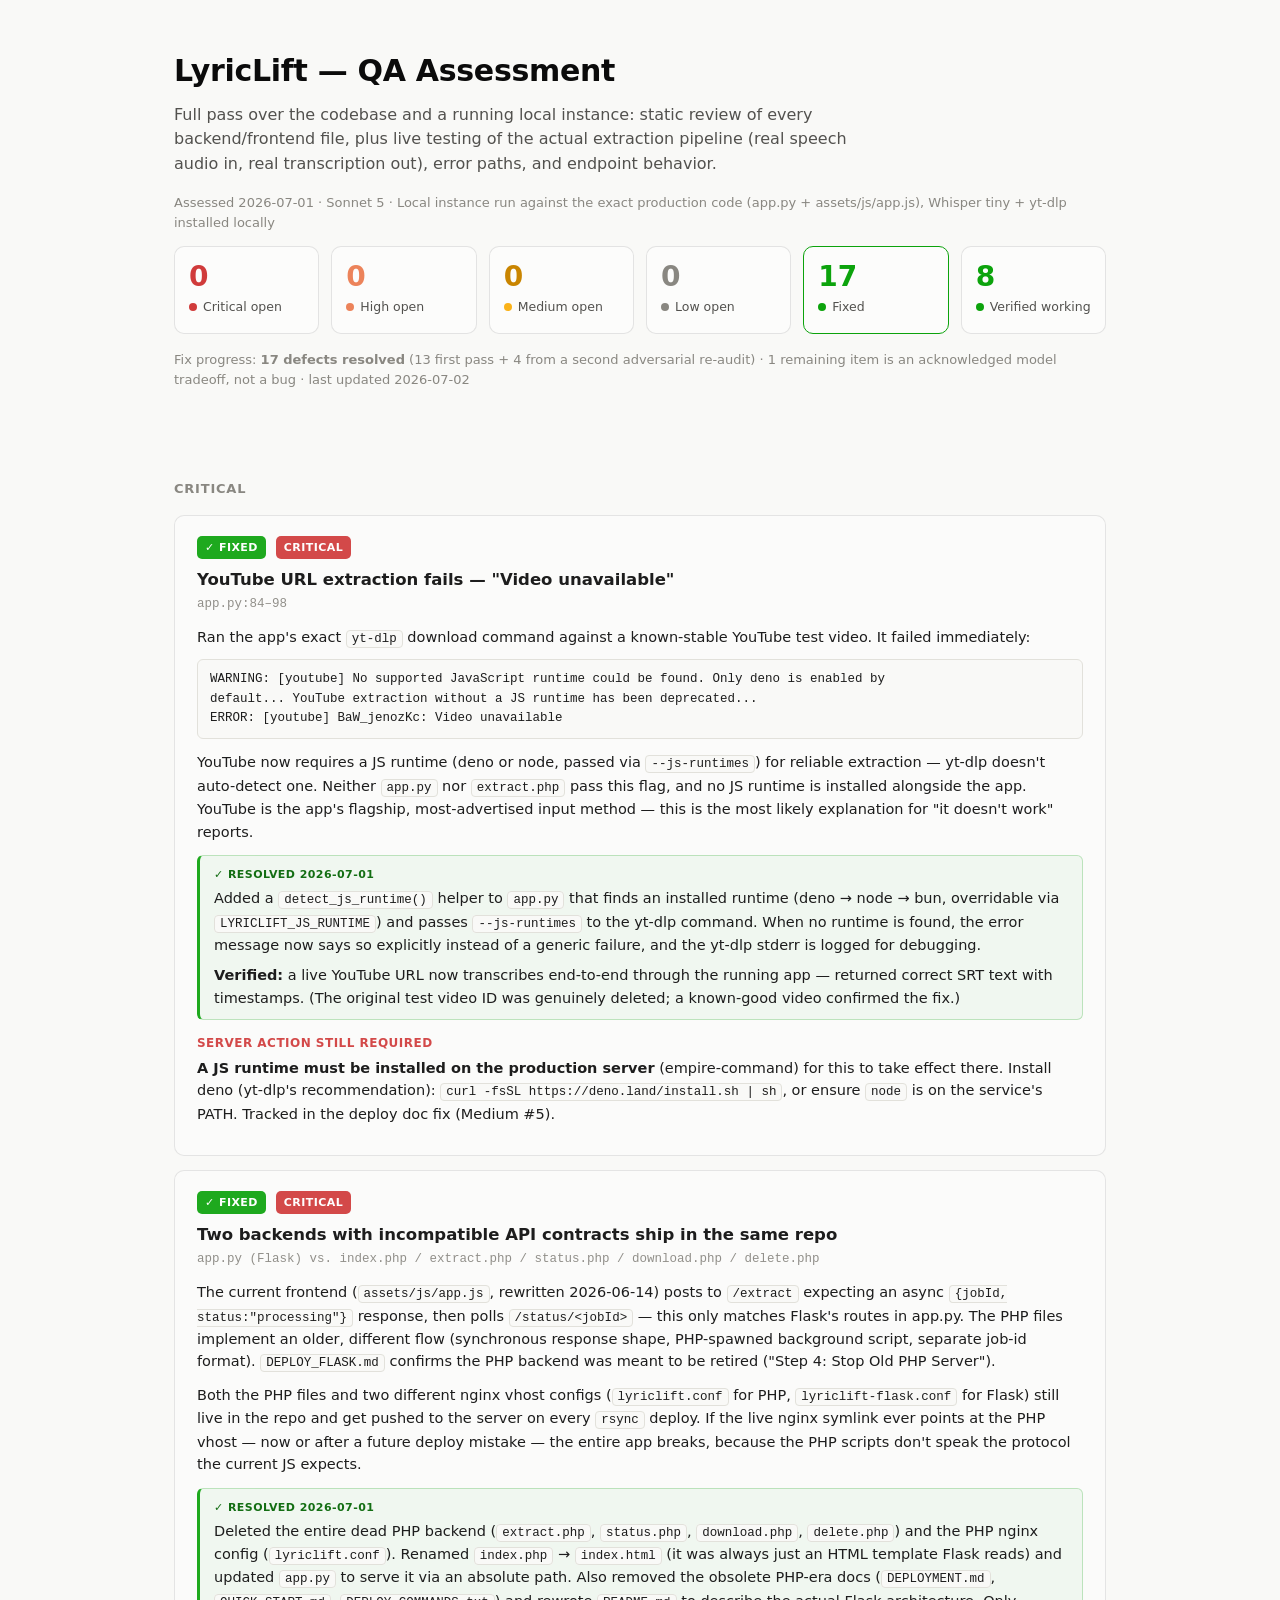
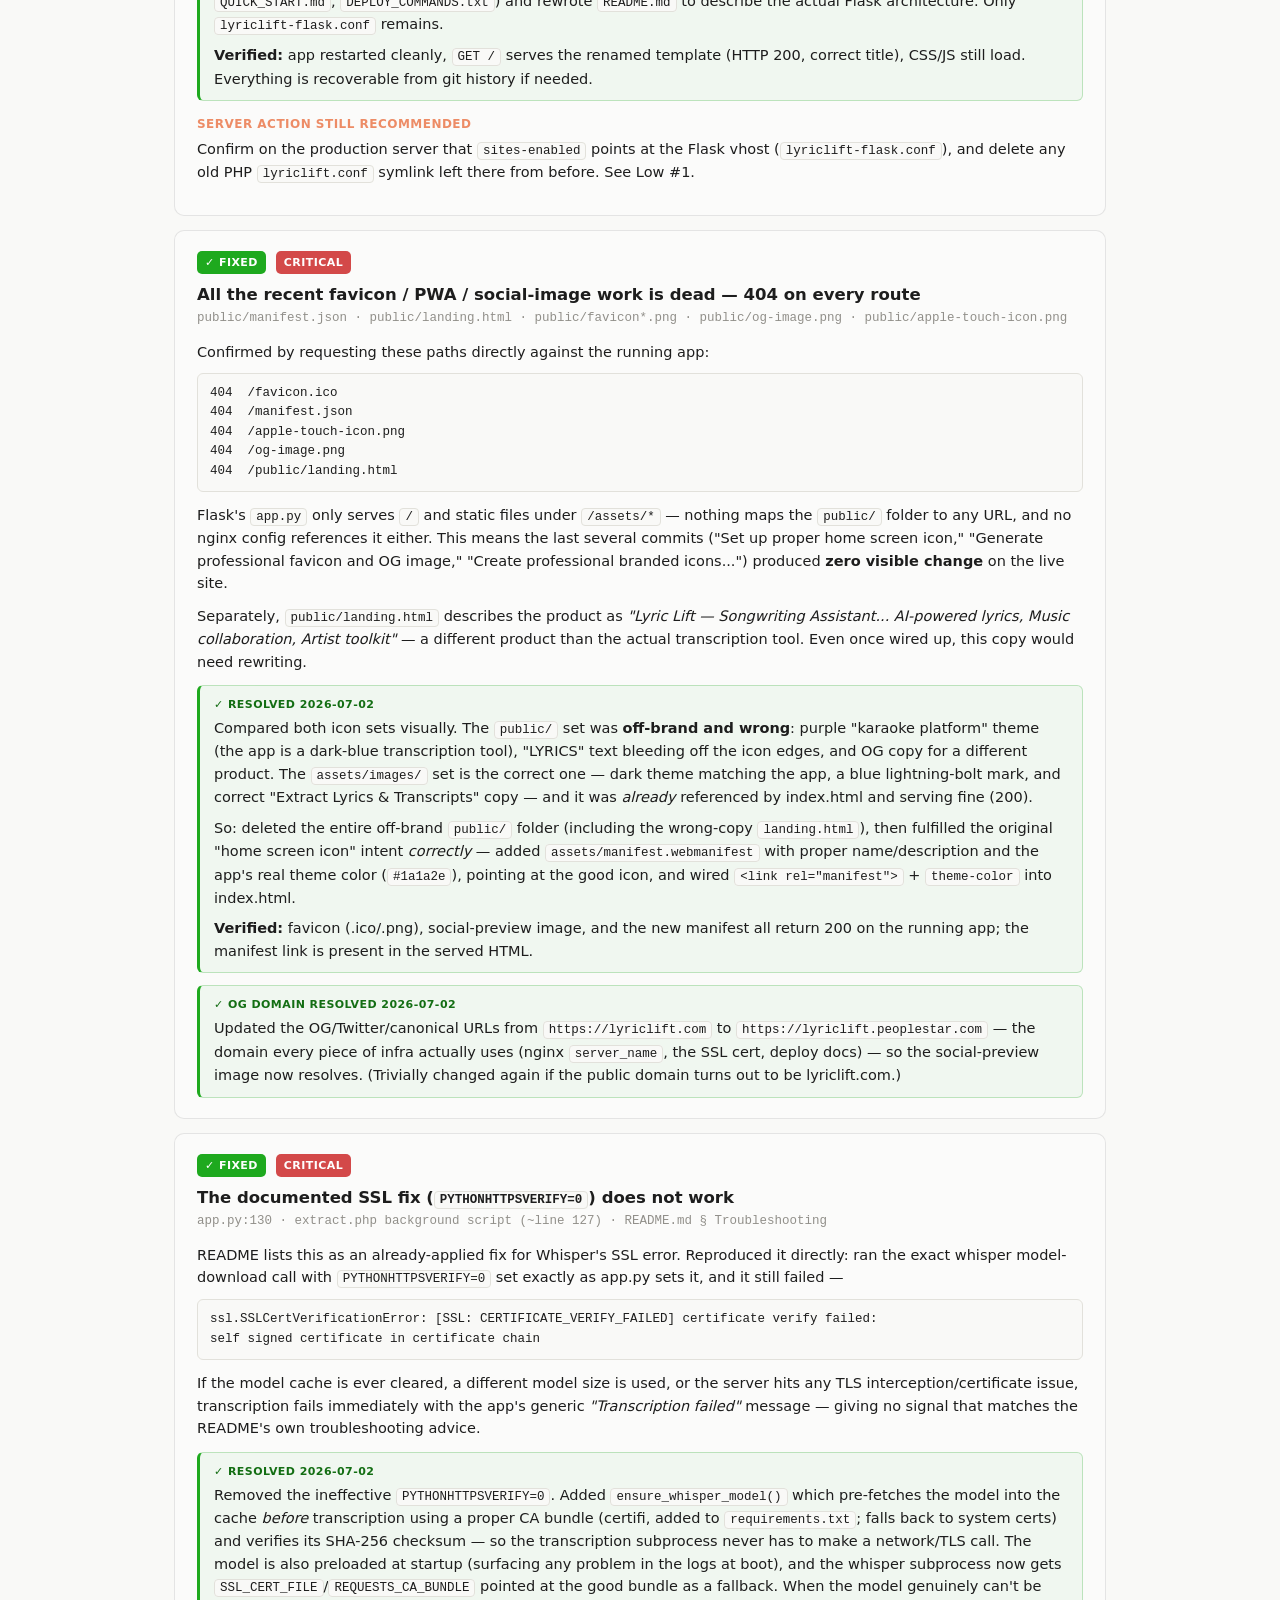
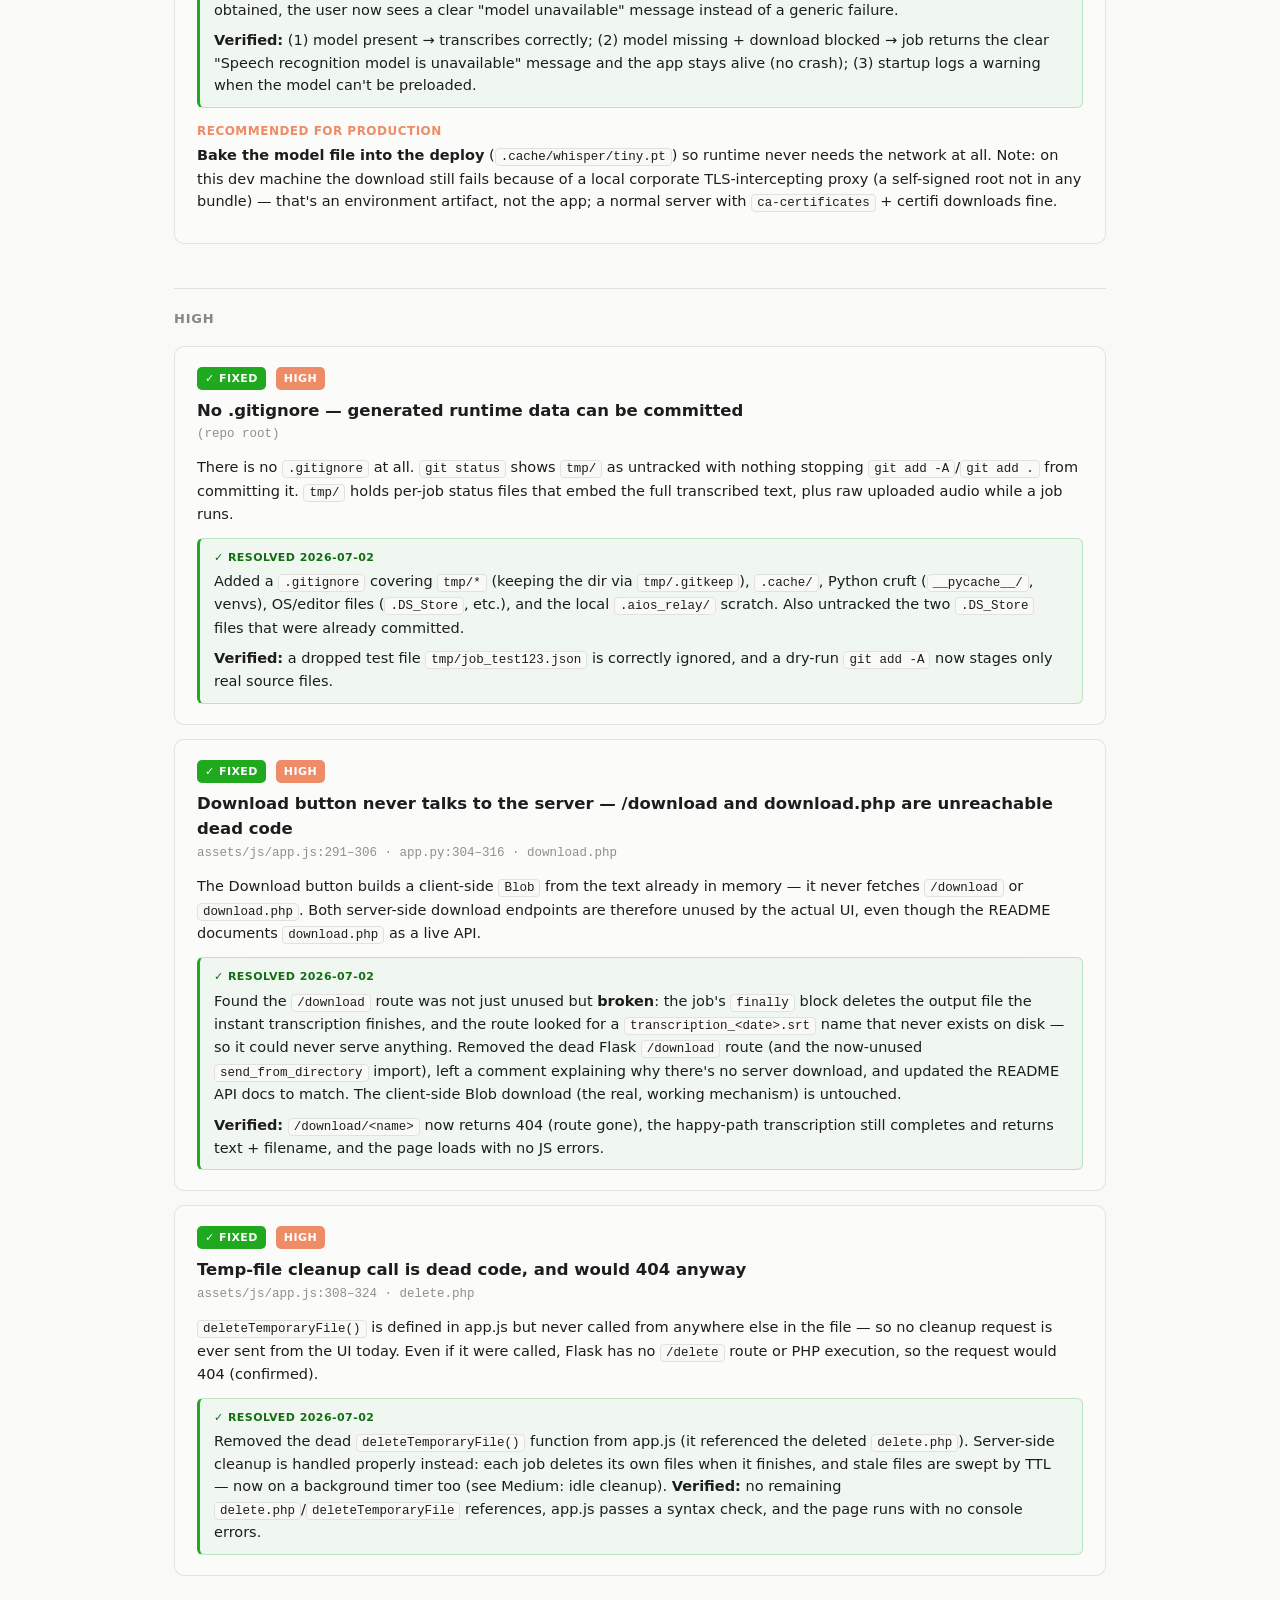
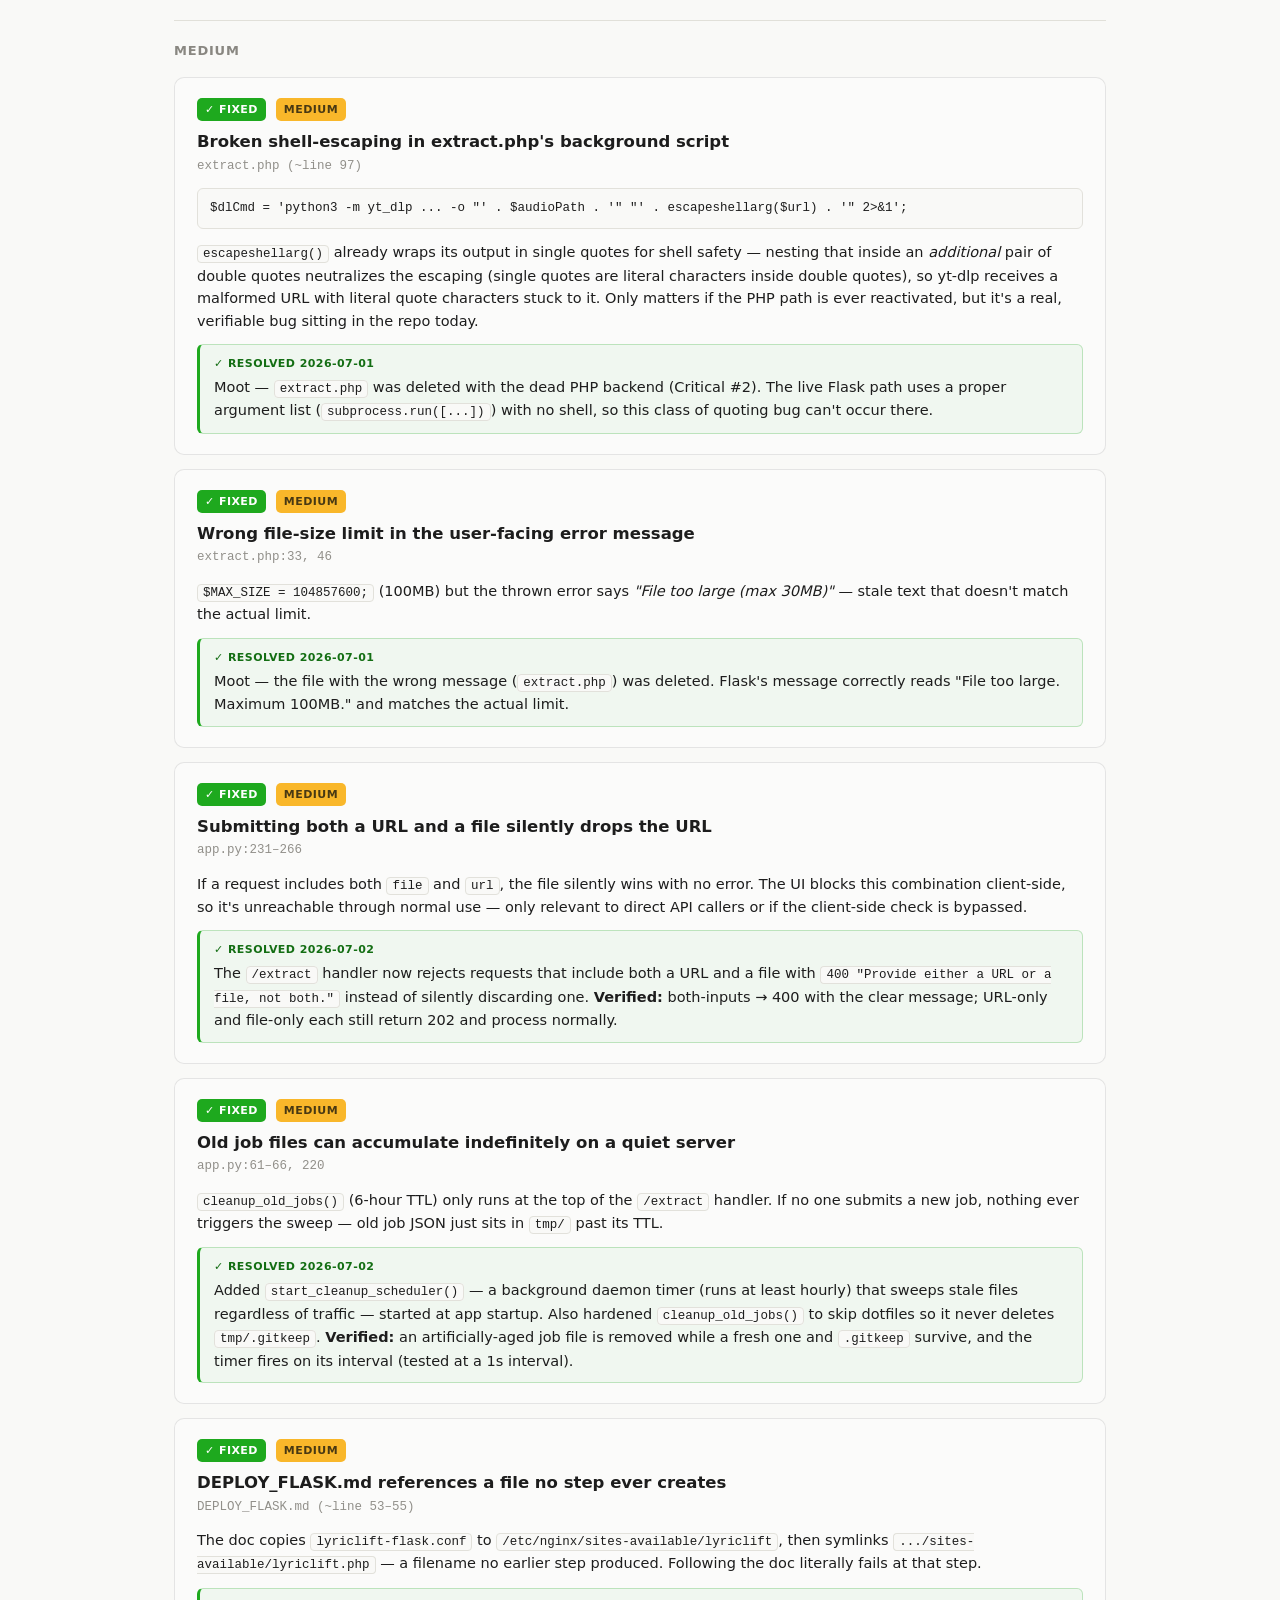
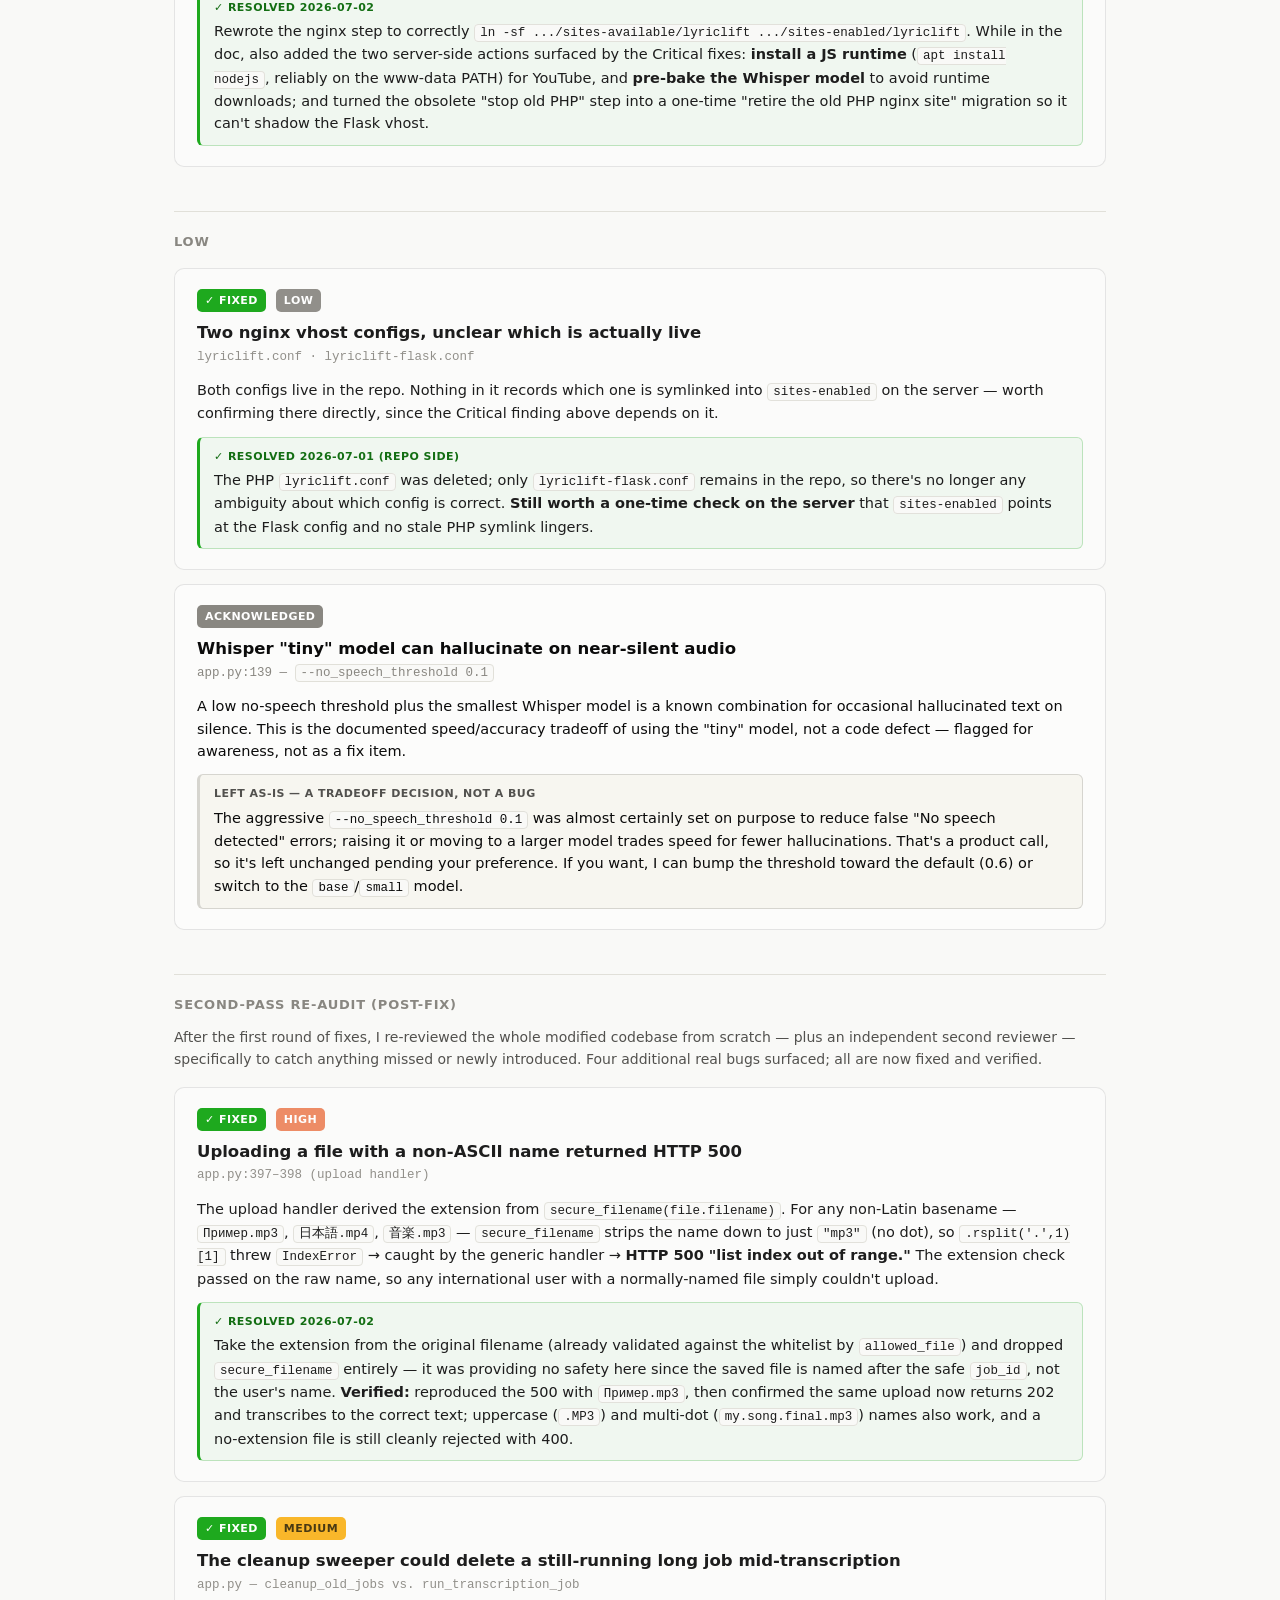
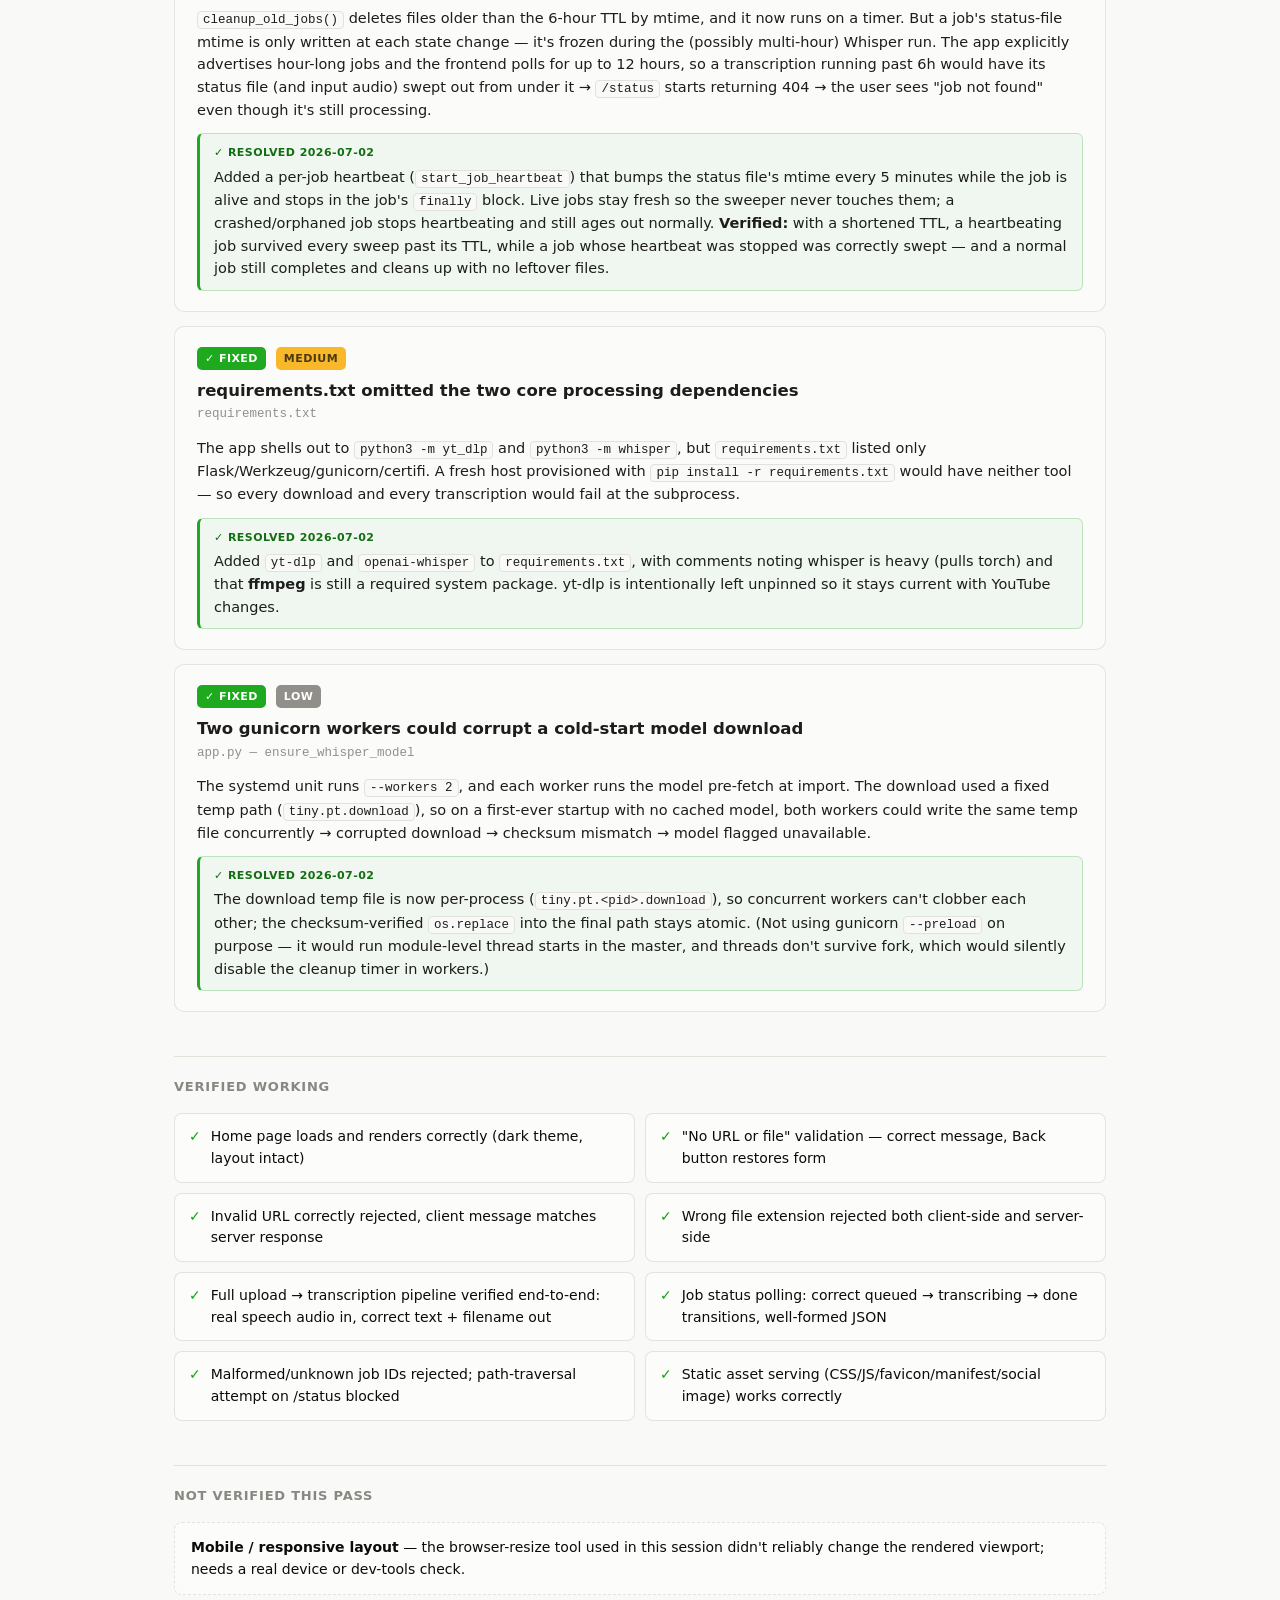
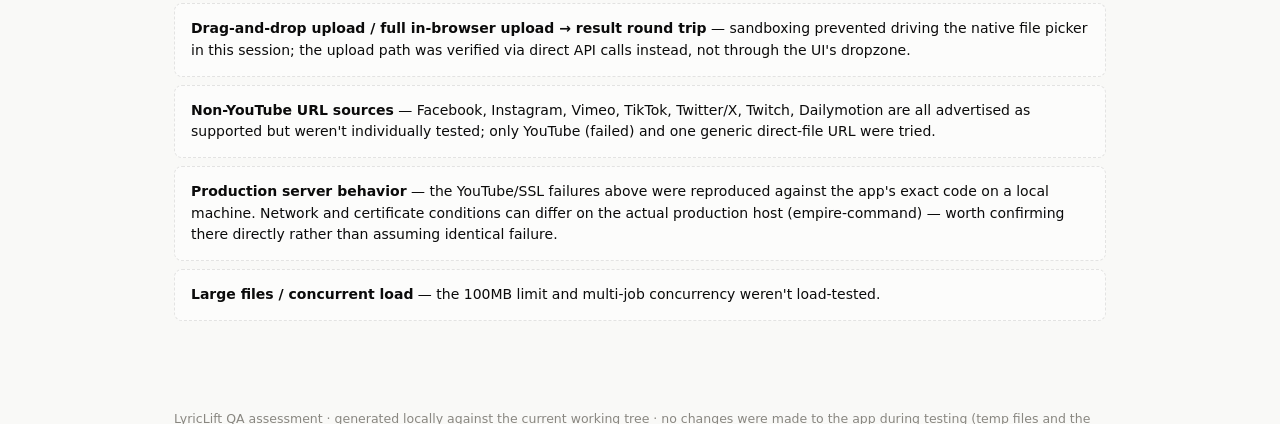
==== commit 90116fbc: "Point OG/Twitter/canonical tags at lyriclift.peoplestar.com The social-media meta tags referenced ht" ====
--- a/qa-report.html
+++ b/qa-report.html
@@ -322,8 +322,10 @@
       <p style="margin:0 0 8px;">So: deleted the entire off-brand <code class="inline">public/</code> folder (including the wrong-copy <code class="inline">landing.html</code>), then fulfilled the original "home screen icon" intent <em>correctly</em> — added <code class="inline">assets/manifest.webmanifest</code> with proper name/description and the app's real theme color (<code class="inline">#1a1a2e</code>), pointing at the good icon, and wired <code class="inline">&lt;link rel="manifest"&gt;</code> + <code class="inline">theme-color</code> into index.html.</p>
       <p style="margin:0;"><b>Verified:</b> favicon (.ico/.png), social-preview image, and the new manifest all return 200 on the running app; the manifest link is present in the served HTML.</p>
     </div>
-    <p class="label" style="color:var(--serious);">Open question (asked, awaiting answer)</p>
-    <p>The OG/Twitter/canonical URLs in index.html point to <code class="inline">https://lyriclift.com</code>, but all server infra uses <code class="inline">lyriclift.peoplestar.com</code>. If the site is actually served at peoplestar, the social-preview image URL is broken. Left as-is pending confirmation of the real public domain — a one-line change once known.</p>
+    <div class="resolution">
+      <div class="rlabel">✓ OG domain resolved 2026-07-02</div>
+      <p style="margin:0;">Updated the OG/Twitter/canonical URLs from <code class="inline">https://lyriclift.com</code> to <code class="inline">https://lyriclift.peoplestar.com</code> — the domain every piece of infra actually uses (nginx <code class="inline">server_name</code>, the SSL cert, deploy docs) — so the social-preview image now resolves. (Trivially changed again if the public domain turns out to be lyriclift.com.)</p>
+    </div>
   </div>
 
   <div class="card done">
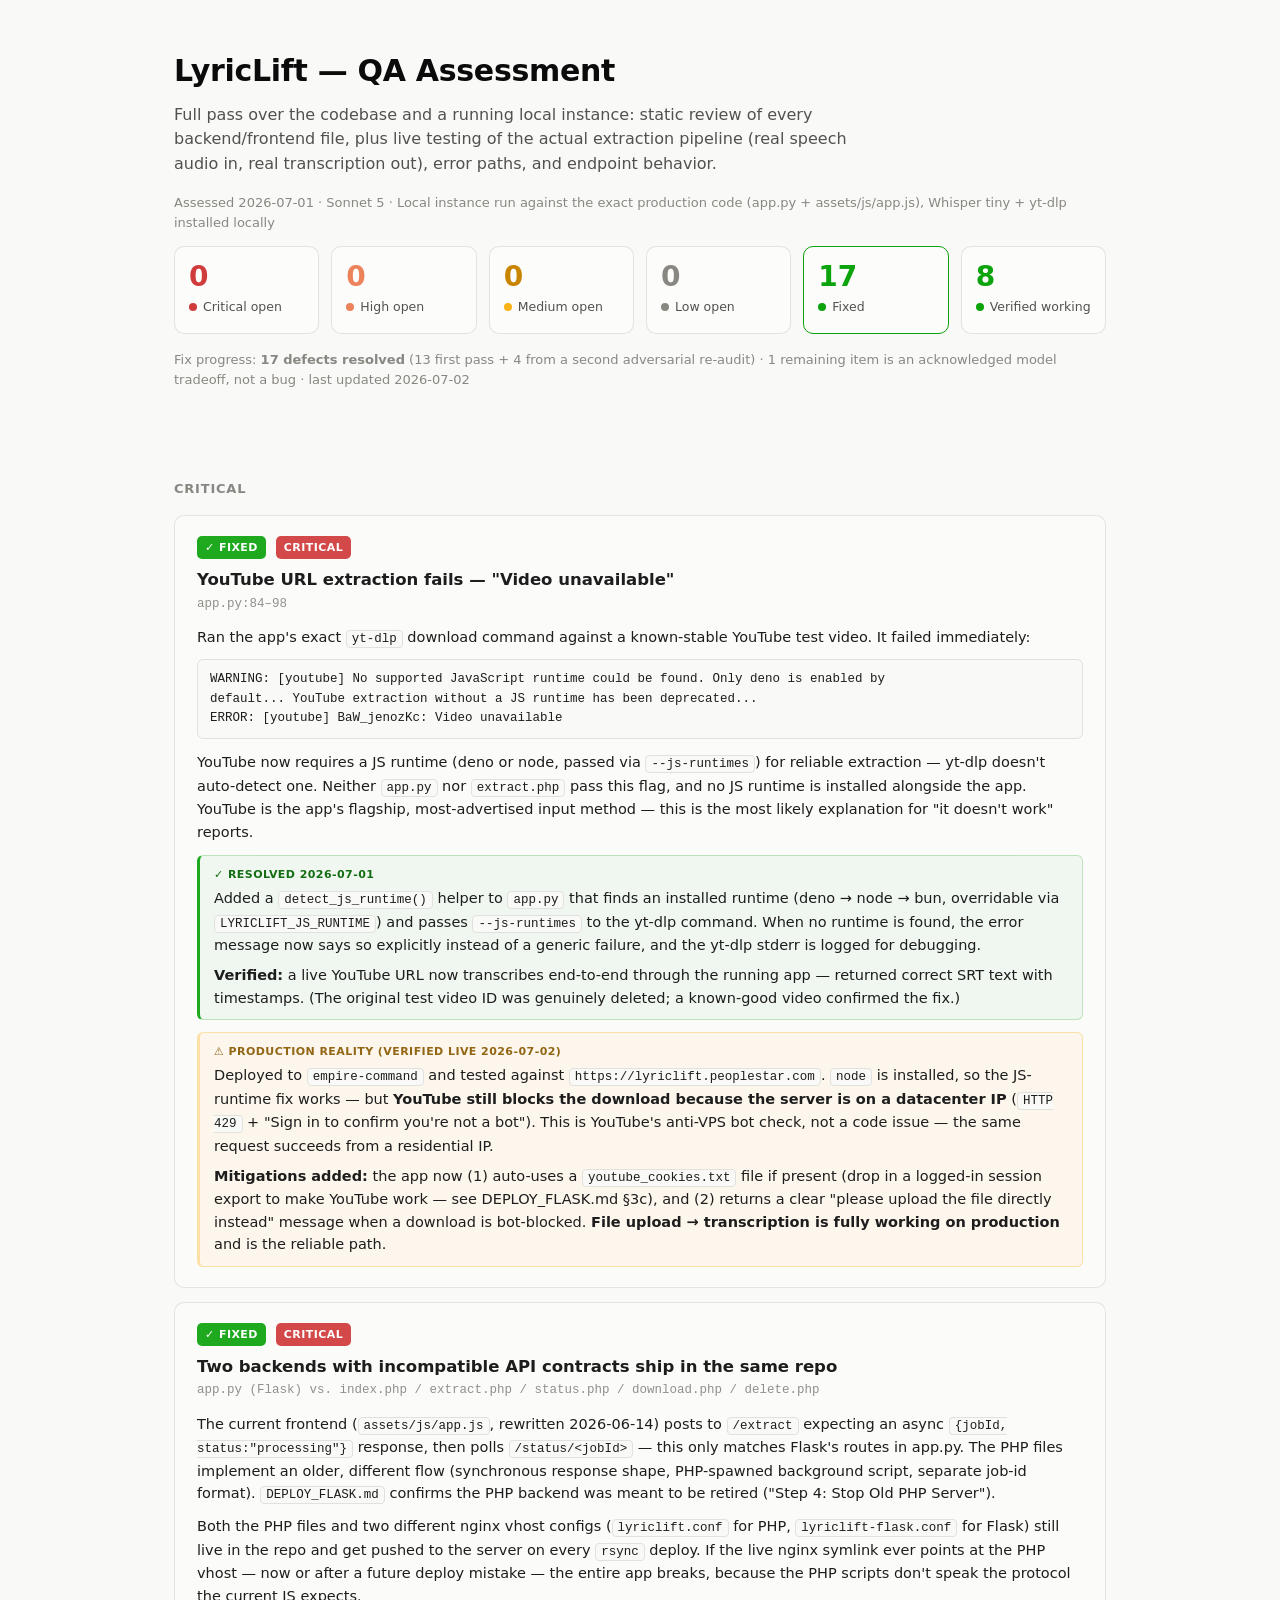
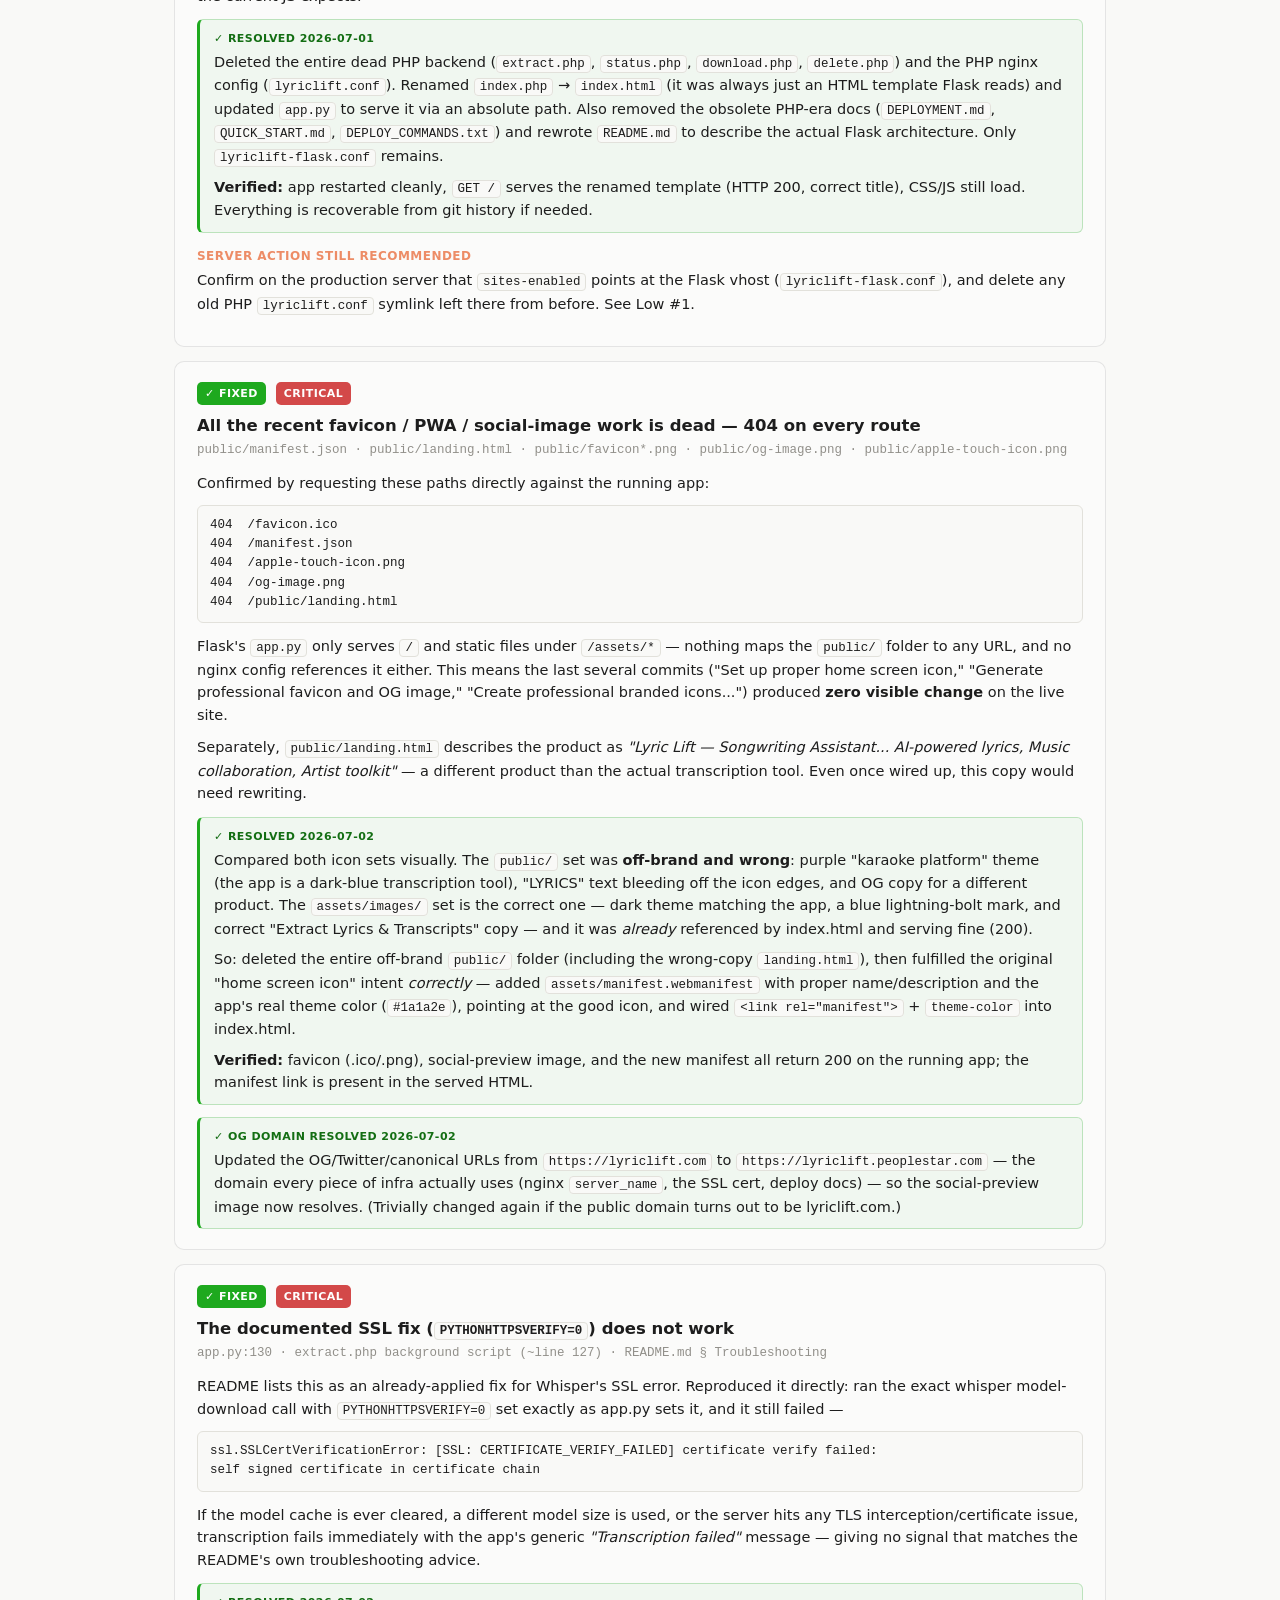
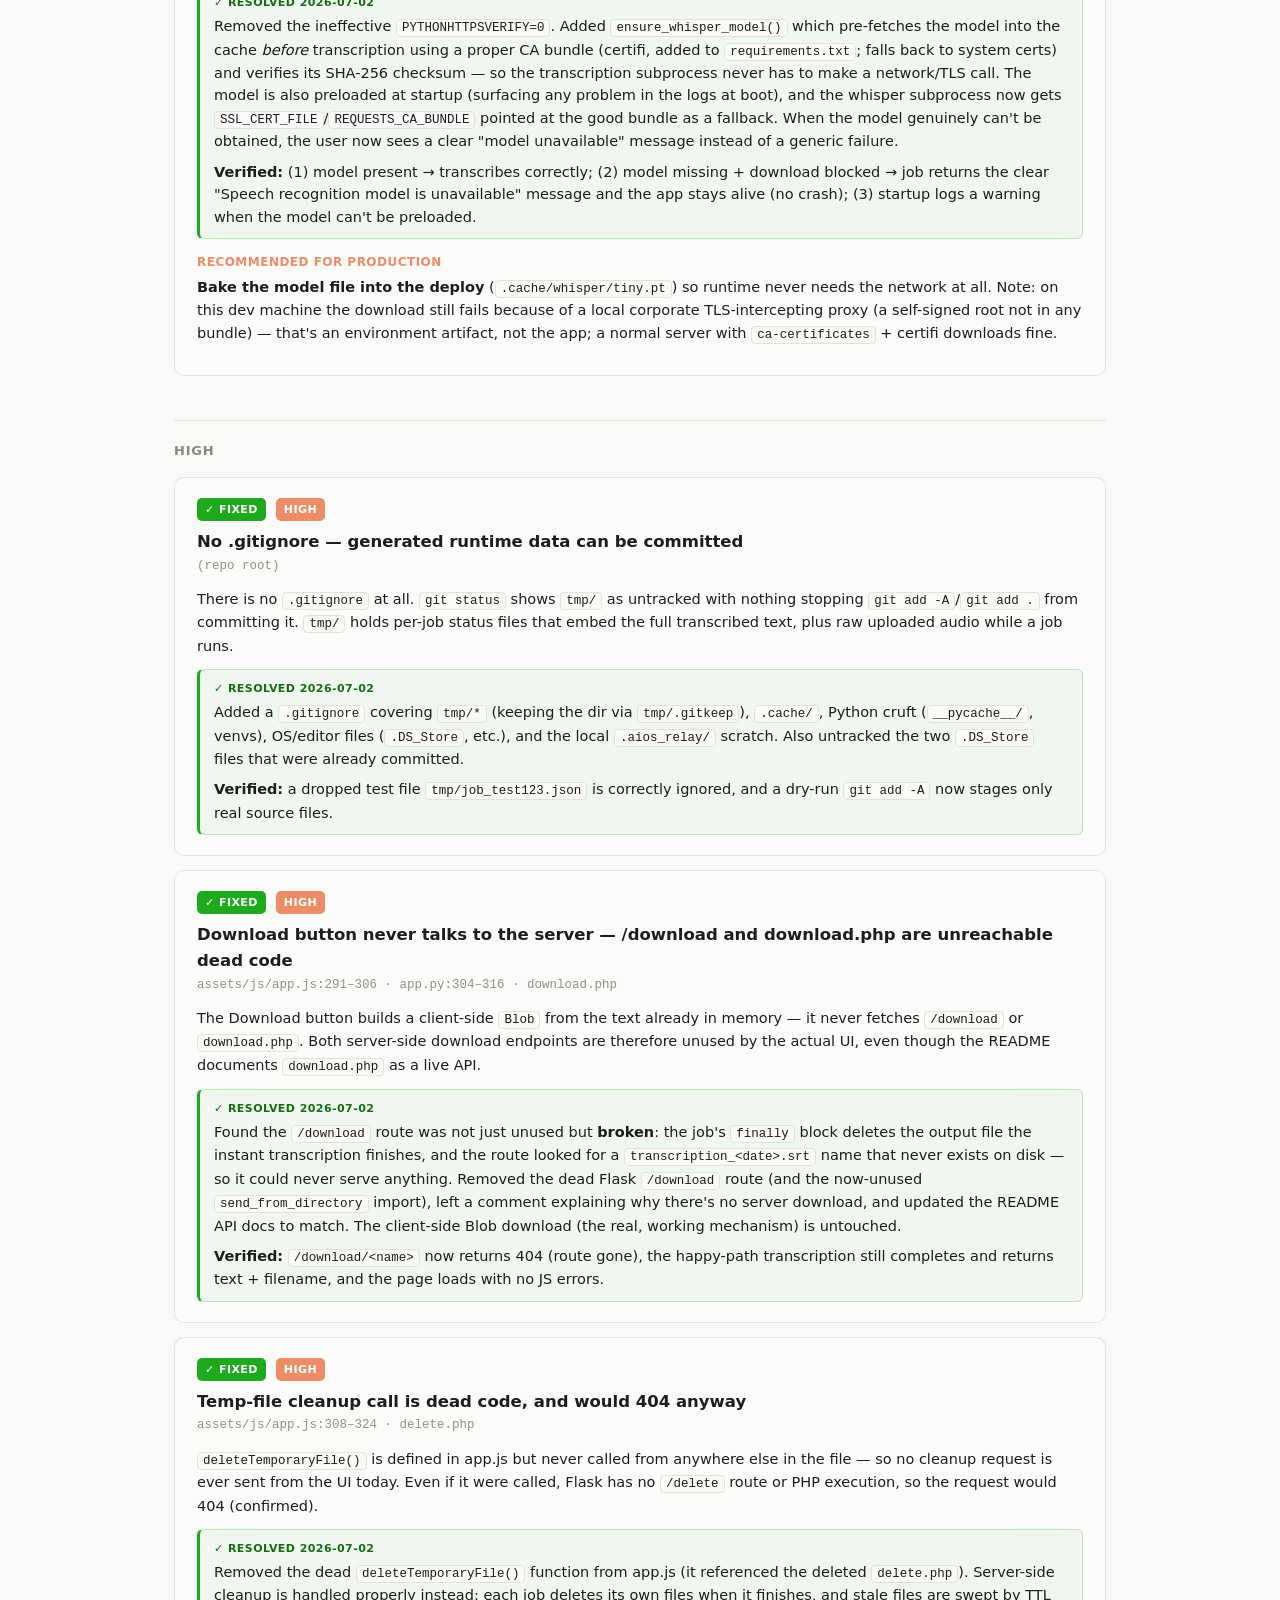
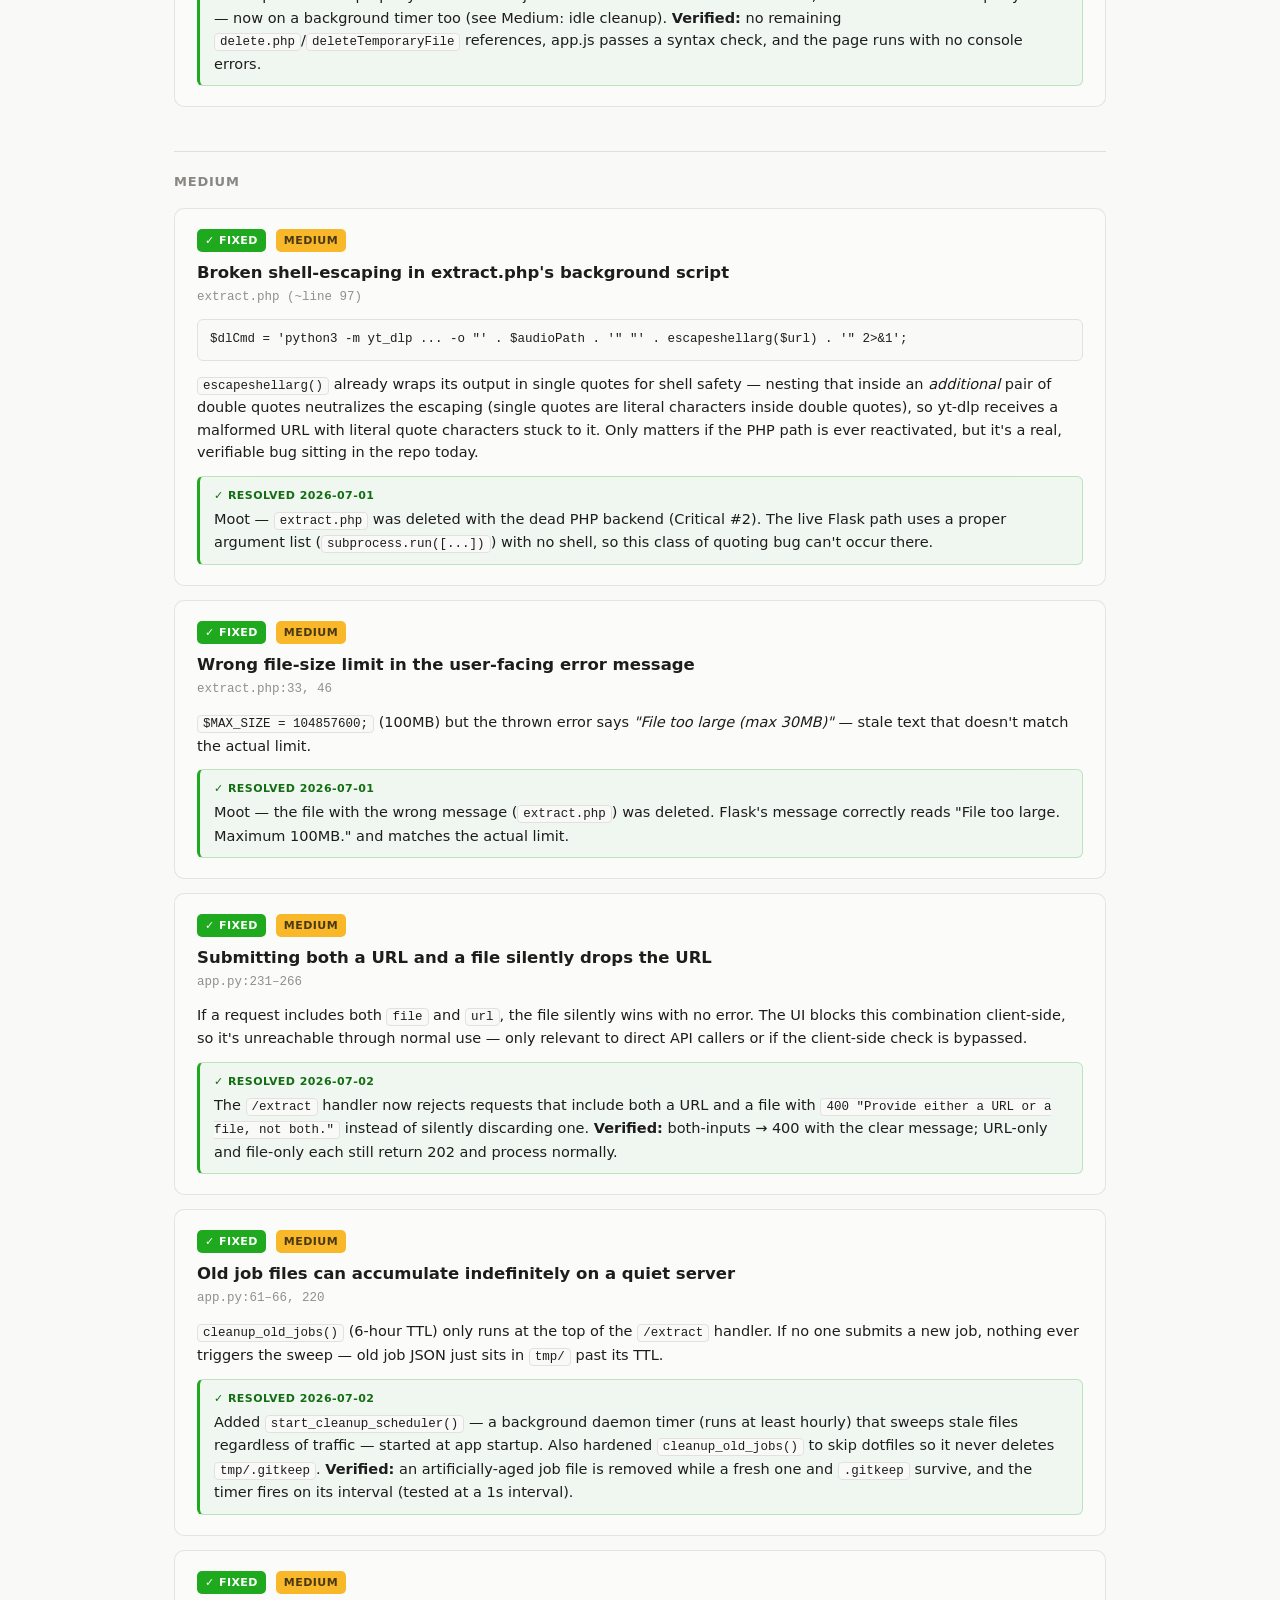
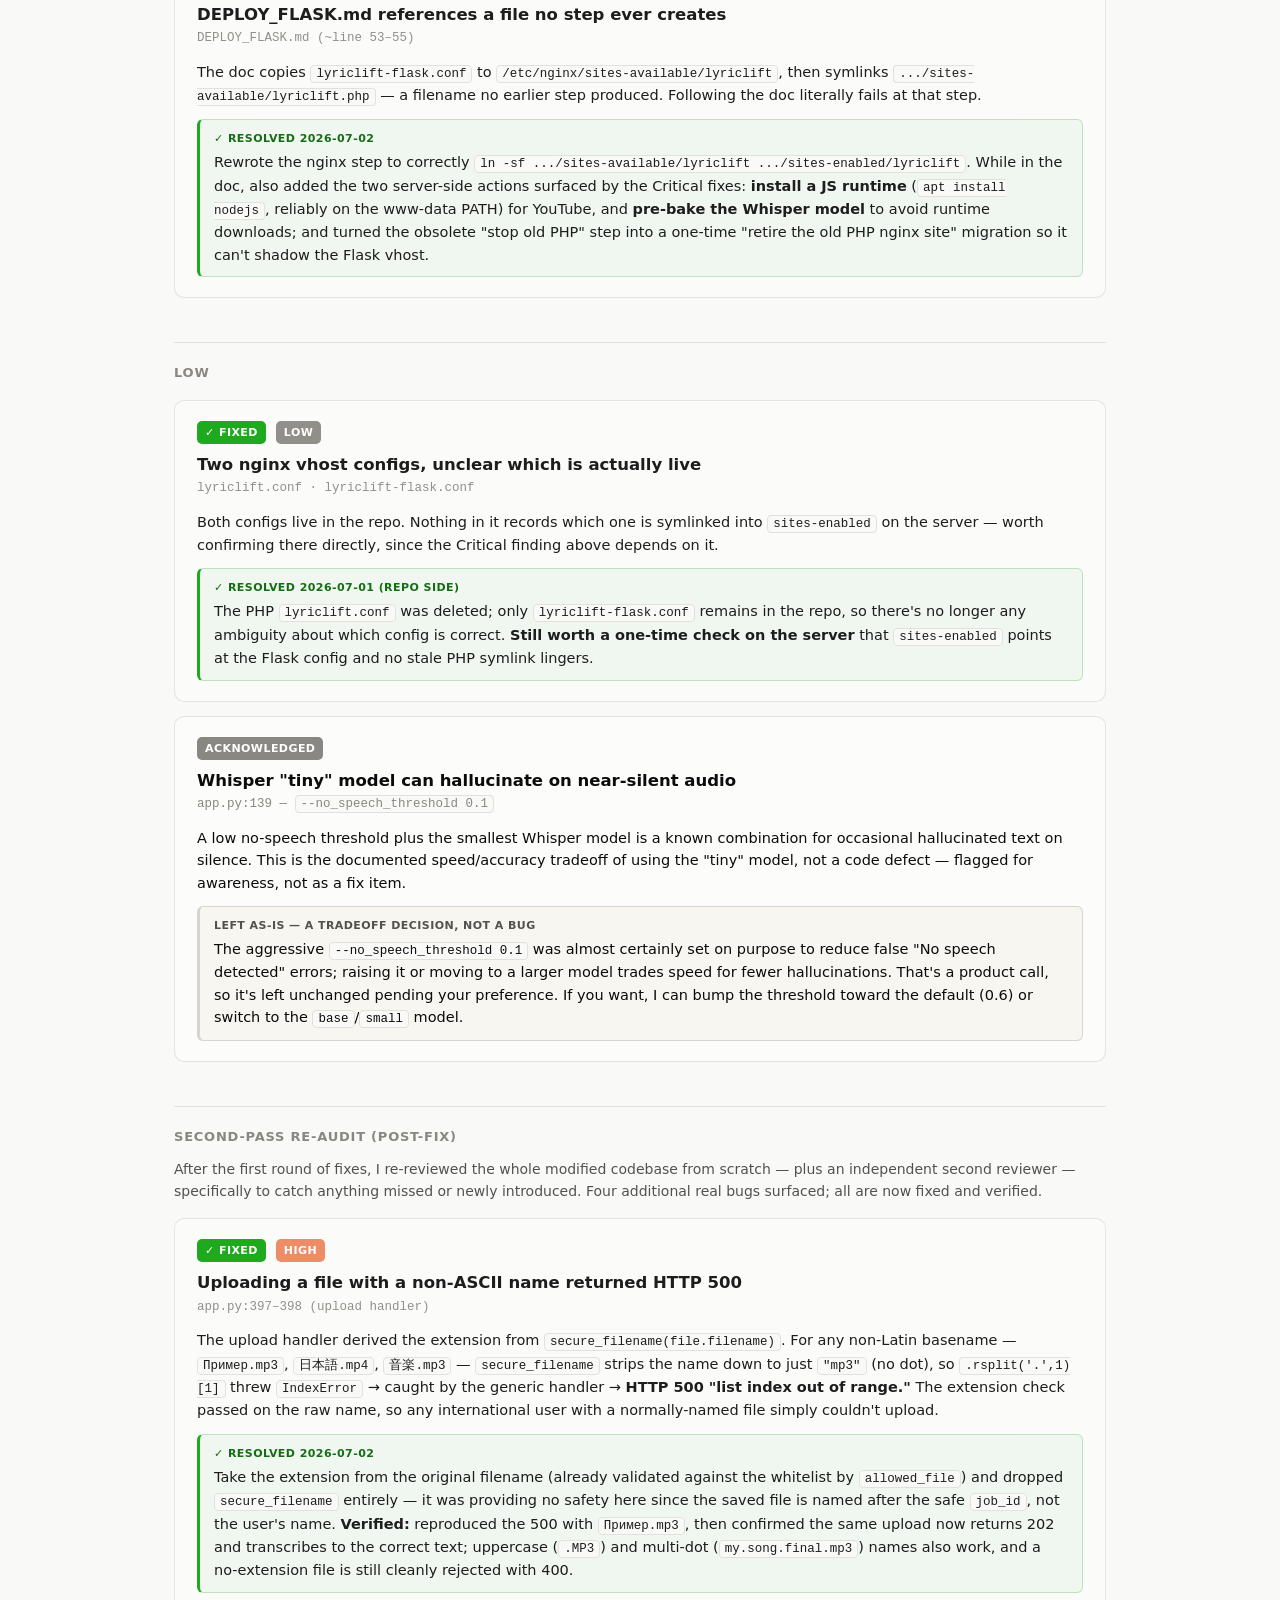
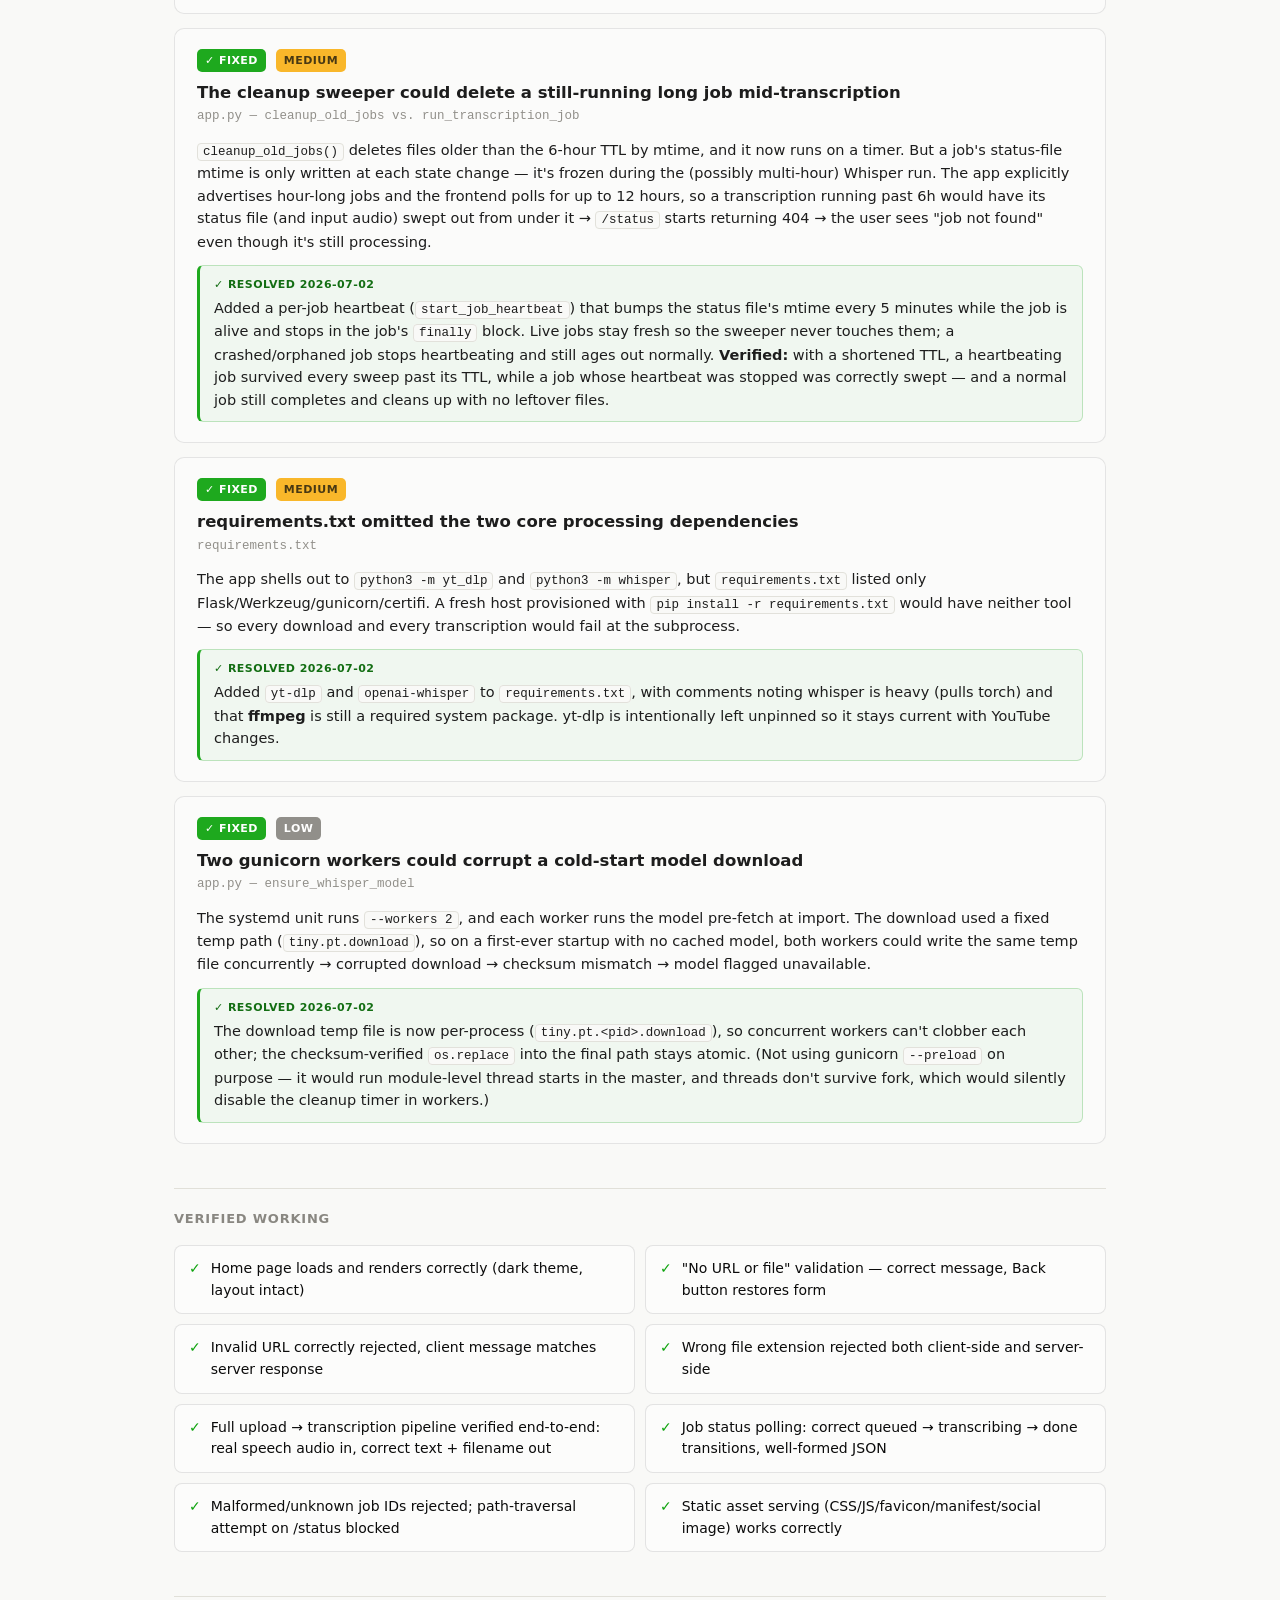
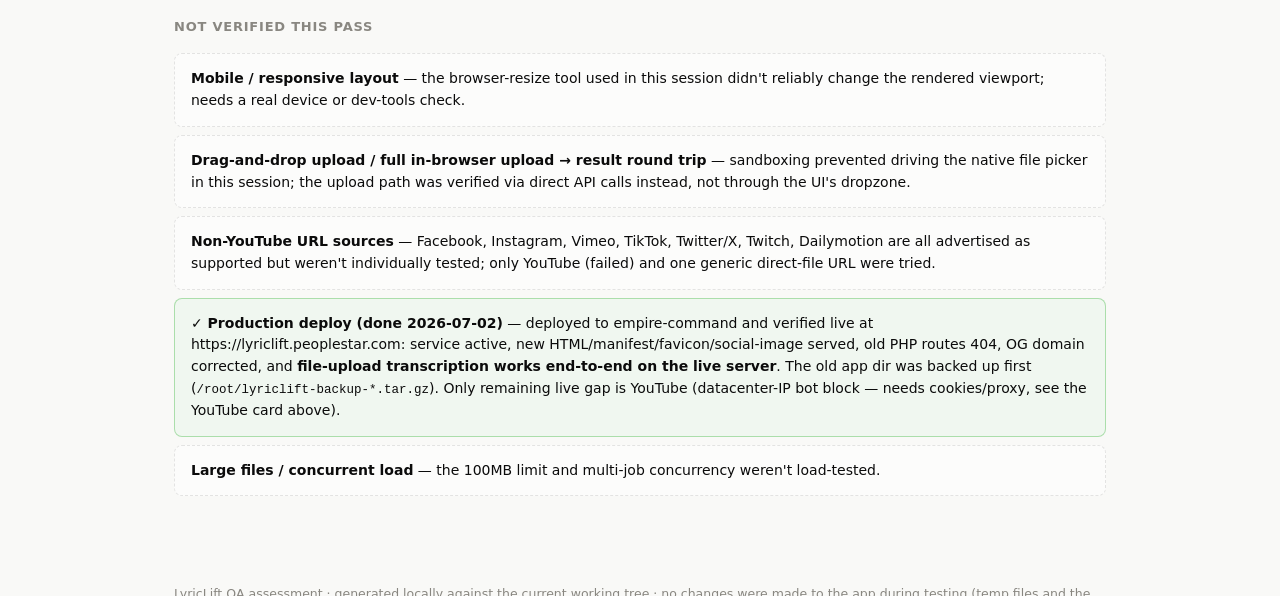
==== commit 67fe378b: "Update QA report: production deploy status + YouTube-on-VPS reality Co-Authored-By: Claude Opus 4.8 " ====
--- a/qa-report.html
+++ b/qa-report.html
@@ -285,8 +285,11 @@
       <p style="margin:0 0 8px;">Added a <code class="inline">detect_js_runtime()</code> helper to <code class="inline">app.py</code> that finds an installed runtime (deno → node → bun, overridable via <code class="inline">LYRICLIFT_JS_RUNTIME</code>) and passes <code class="inline">--js-runtimes</code> to the yt-dlp command. When no runtime is found, the error message now says so explicitly instead of a generic failure, and the yt-dlp stderr is logged for debugging.</p>
       <p style="margin:0;"><b>Verified:</b> a live YouTube URL now transcribes end-to-end through the running app — returned correct SRT text with timestamps. (The original test video ID was genuinely deleted; a known-good video confirmed the fix.)</p>
     </div>
-    <p class="label" style="color:var(--critical);">Server action still required</p>
-    <p><b>A JS runtime must be installed on the production server</b> (empire-command) for this to take effect there. Install deno (yt-dlp's recommendation): <code class="inline">curl -fsSL https://deno.land/install.sh | sh</code>, or ensure <code class="inline">node</code> is on the service's PATH. Tracked in the deploy doc fix (Medium #5).</p>
+    <div class="resolution" style="background:#fdf6ec; border-left-color:var(--warning-bg); border-color:rgba(250,178,25,0.35);">
+      <div class="rlabel" style="color:#8a5a00;">⚠ Production reality (verified live 2026-07-02)</div>
+      <p style="margin:0 0 8px;">Deployed to <code class="inline">empire-command</code> and tested against <code class="inline">https://lyriclift.peoplestar.com</code>. <code class="inline">node</code> is installed, so the JS-runtime fix works — but <b>YouTube still blocks the download because the server is on a datacenter IP</b> (<code class="inline">HTTP 429</code> + "Sign in to confirm you're not a bot"). This is YouTube's anti-VPS bot check, not a code issue — the same request succeeds from a residential IP.</p>
+      <p style="margin:0;"><b>Mitigations added:</b> the app now (1) auto-uses a <code class="inline">youtube_cookies.txt</code> file if present (drop in a logged-in session export to make YouTube work — see DEPLOY_FLASK.md §3c), and (2) returns a clear "please upload the file directly instead" message when a download is bot-blocked. <b>File upload → transcription is fully working on production</b> and is the reliable path.</p>
+    </div>
   </div>
 
   <div class="card done">
@@ -527,7 +530,7 @@
   <div class="notverified"><b>Mobile / responsive layout</b> — the browser-resize tool used in this session didn't reliably change the rendered viewport; needs a real device or dev-tools check.</div>
   <div class="notverified"><b>Drag-and-drop upload / full in-browser upload → result round trip</b> — sandboxing prevented driving the native file picker in this session; the upload path was verified via direct API calls instead, not through the UI's dropzone.</div>
   <div class="notverified"><b>Non-YouTube URL sources</b> — Facebook, Instagram, Vimeo, TikTok, Twitter/X, Twitch, Dailymotion are all advertised as supported but weren't individually tested; only YouTube (failed) and one generic direct-file URL were tried.</div>
-  <div class="notverified"><b>Production server behavior</b> — the YouTube/SSL failures above were reproduced against the app's exact code on a local machine. Network and certificate conditions can differ on the actual production host (empire-command) — worth confirming there directly rather than assuming identical failure.</div>
+  <div class="notverified" style="border-style:solid; border-color:rgba(12,163,12,0.3); background:#f0f7f0;"><b>✓ Production deploy (done 2026-07-02)</b> — deployed to empire-command and verified live at https://lyriclift.peoplestar.com: service active, new HTML/manifest/favicon/social-image served, old PHP routes 404, OG domain corrected, and <b>file-upload transcription works end-to-end on the live server</b>. The old app dir was backed up first (<code>/root/lyriclift-backup-*.tar.gz</code>). Only remaining live gap is YouTube (datacenter-IP bot block — needs cookies/proxy, see the YouTube card above).</div>
   <div class="notverified"><b>Large files / concurrent load</b> — the 100MB limit and multi-job concurrency weren't load-tested.</div>
 
 </main>
